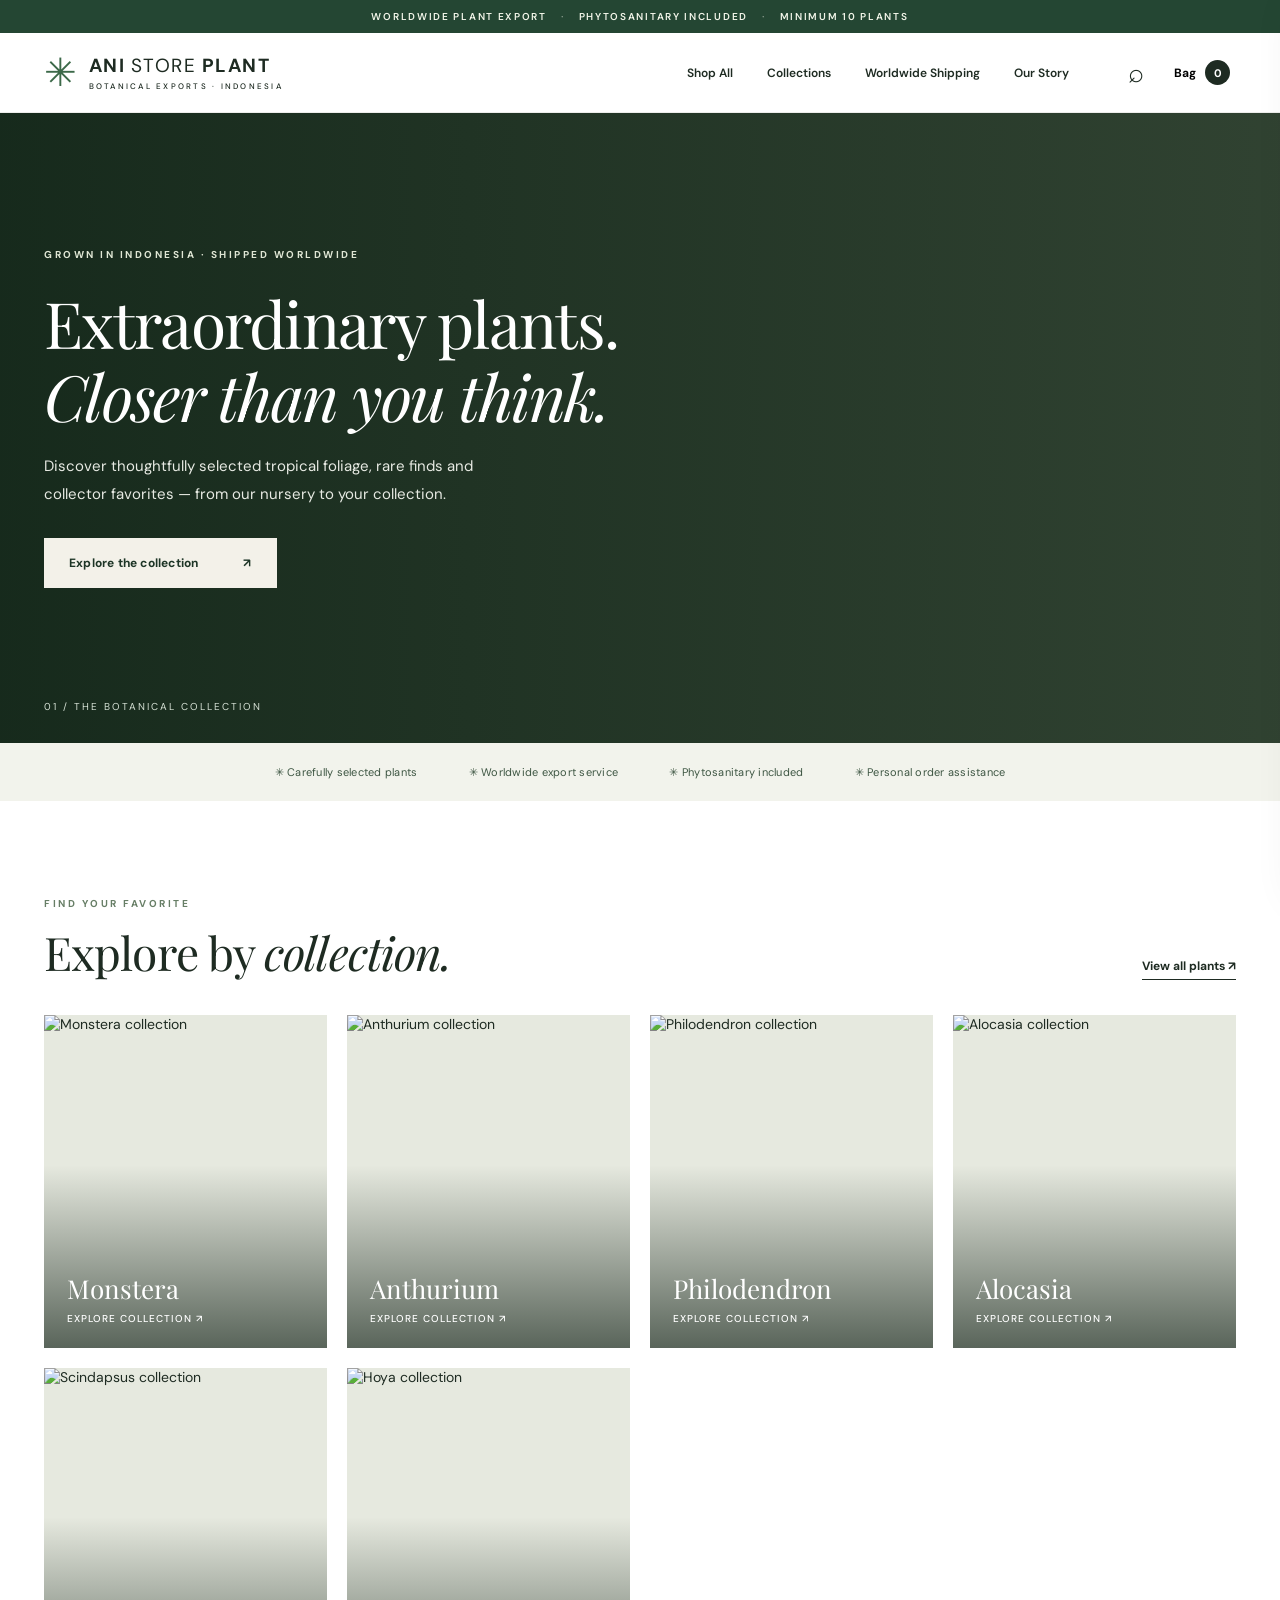
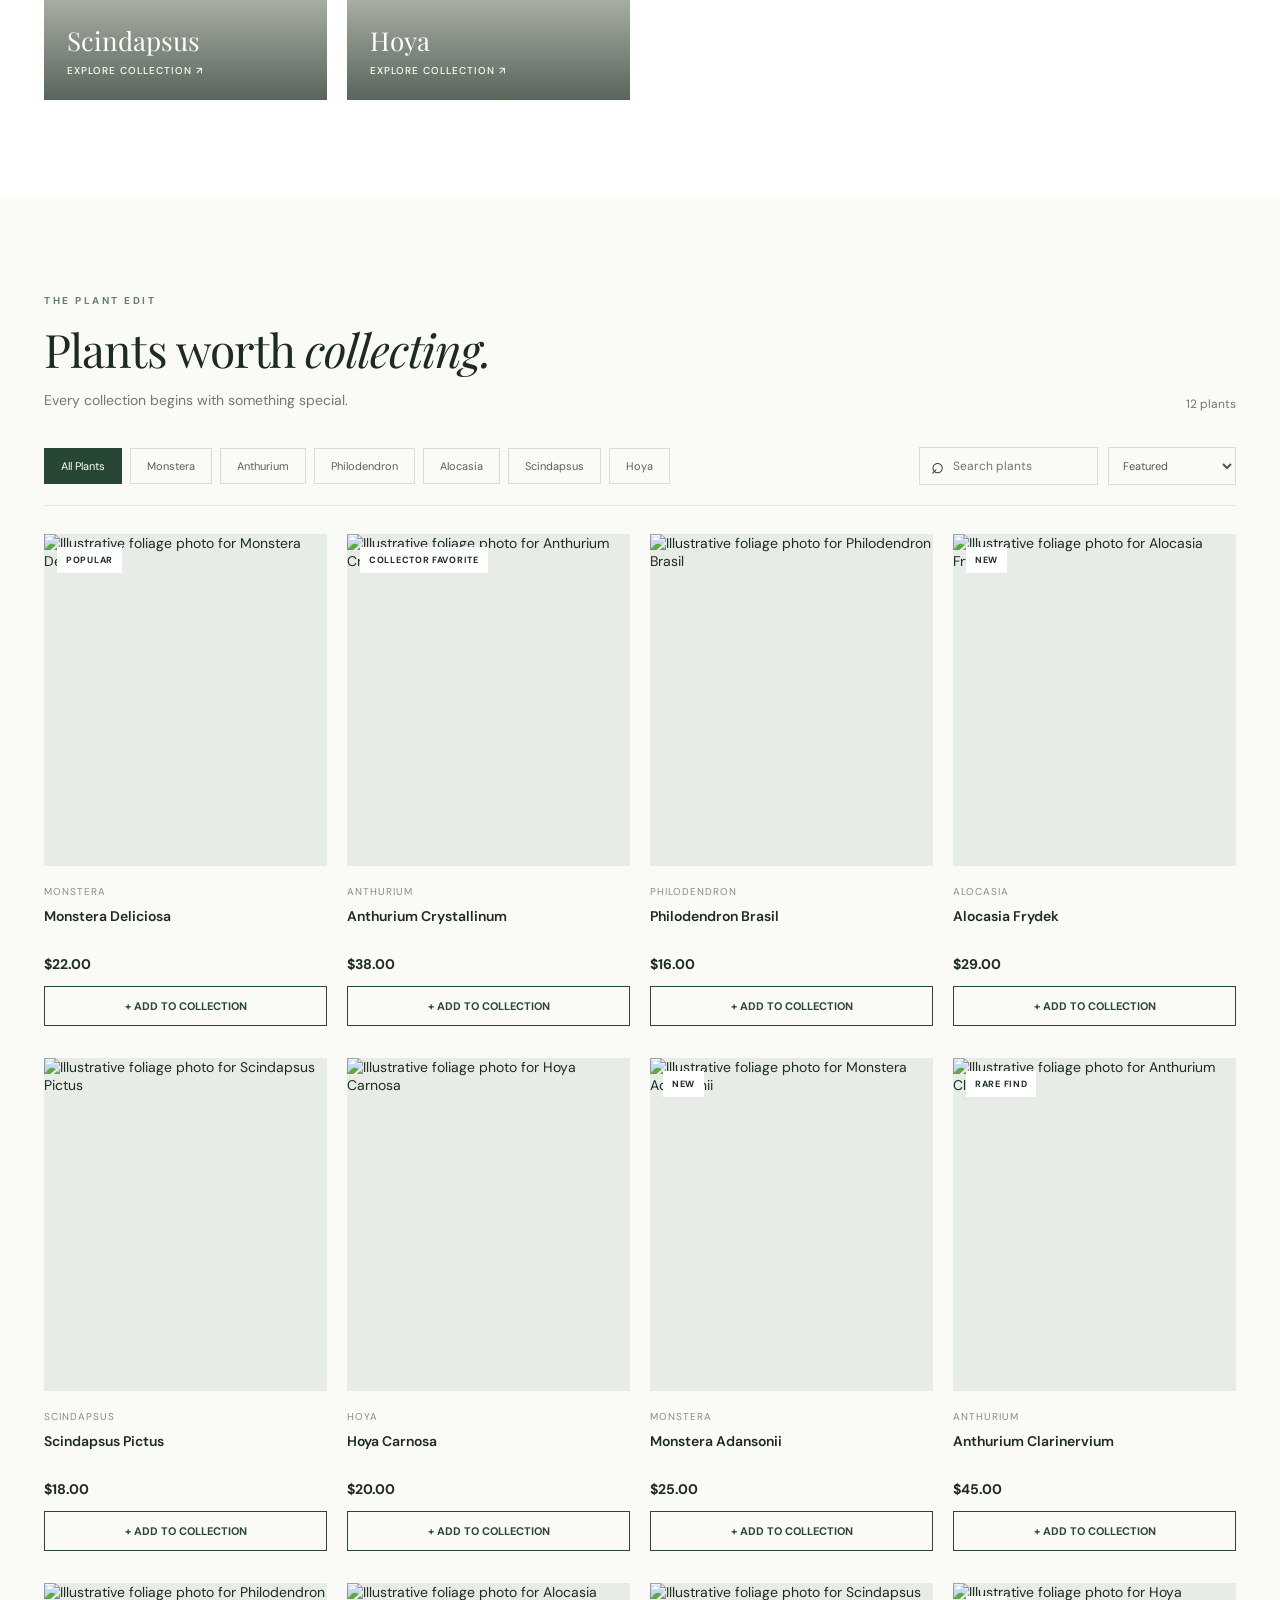
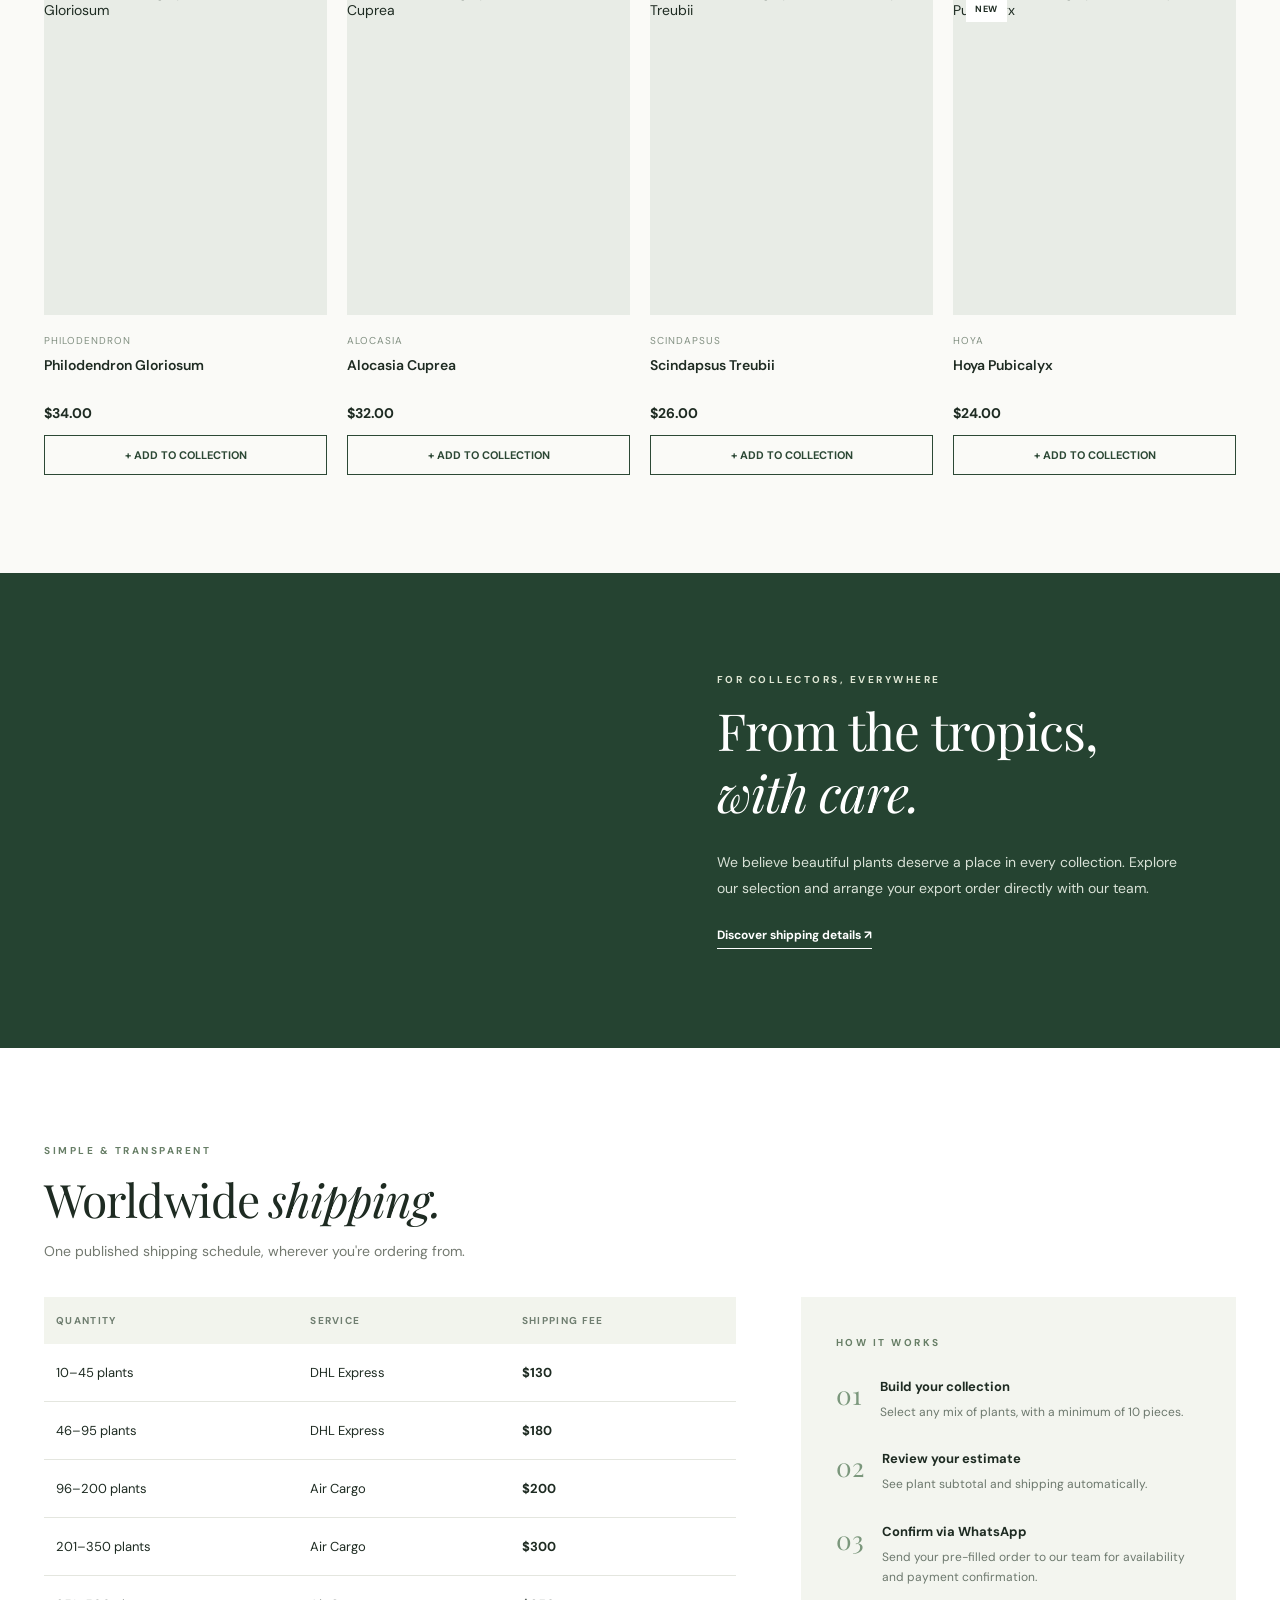
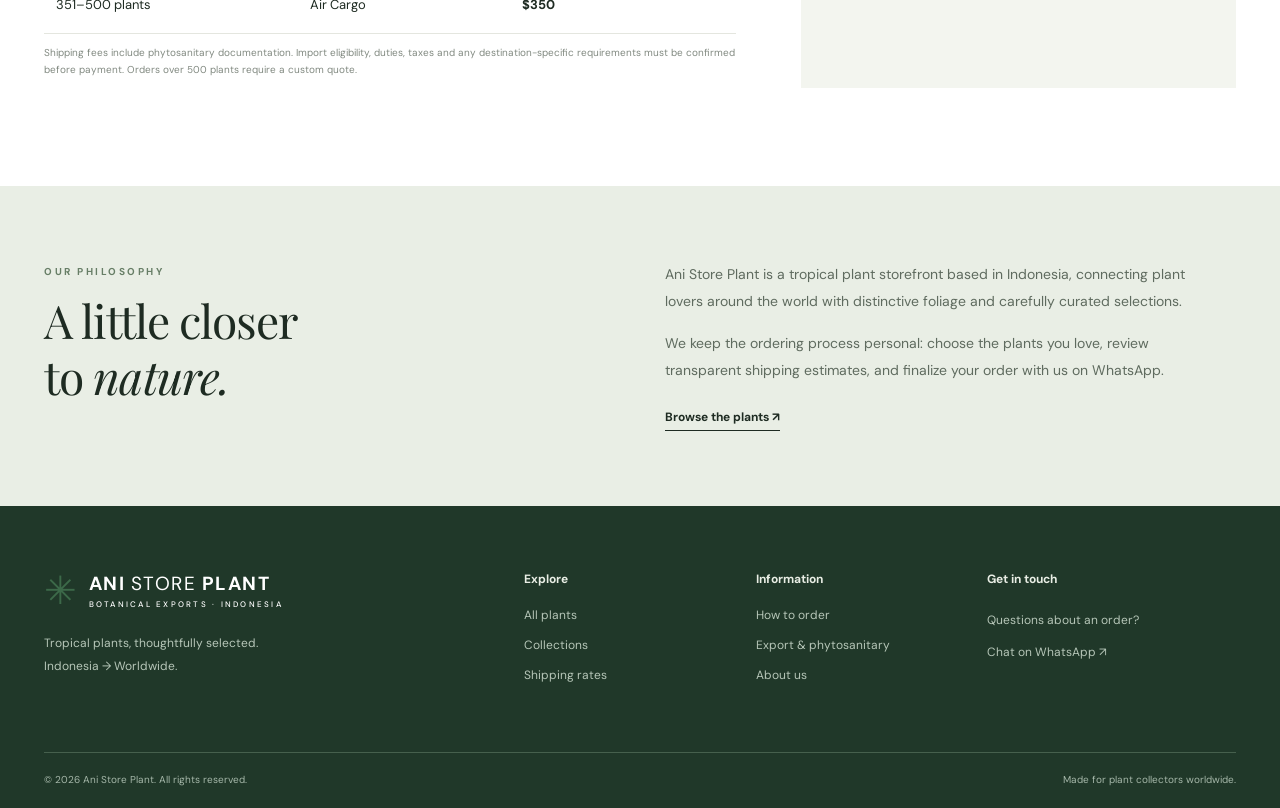
==== index.html @ 7750c667 "Add files via upload" ====
<!doctype html><html lang="en"><head><meta charset="utf-8"><meta name="viewport" content="width=device-width,initial-scale=1"><meta name="theme-color" content="#f7f6f1"><meta name="description" content="Ani Store Plant — tropical plants sourced from Indonesia for collectors worldwide."><title>Ani Store Plant — Tropical Plants from Indonesia</title><link rel="preconnect" href="https://fonts.googleapis.com"><link rel="preconnect" href="https://fonts.gstatic.com" crossorigin><link href="https://fonts.googleapis.com/css2?family=DM+Sans:wght@400;500;600;700&family=Manrope:wght@400;500;600;700&family=Playfair+Display:wght@400;500;600&display=swap" rel="stylesheet"><link rel="stylesheet" href="style.css"></head><body>
<div class="announcement">WORLDWIDE PLANT EXPORT <span>·</span> PHYTOSANITARY INCLUDED <span>·</span> MINIMUM 10 PLANTS</div>
<header class="site-header"><div class="header-inner"><button class="icon-btn mobile-only" id="menuBtn" aria-label="Open menu">☰</button><a class="brand" href="#home"><span class="brand-mark">✳</span><span>ANI <em>STORE</em> PLANT<small>BOTANICAL EXPORTS · INDONESIA</small></span></a><nav class="desktop-nav"><a href="#shop">Shop All</a><a href="#collections">Collections</a><a href="#shipping">Worldwide Shipping</a><a href="#story">Our Story</a></nav><div class="header-actions"><button class="icon-btn" id="searchBtn" aria-label="Search">⌕</button><button class="bag-btn" id="cartBtn" aria-label="Open collection">Bag <span id="bagCount">0</span></button></div></div></header>
<div class="mobile-menu" id="mobileMenu"><a href="#shop">Shop All</a><a href="#collections">Collections</a><a href="#shipping">Worldwide Shipping</a><a href="#story">Our Story</a></div>
<main id="home"><section class="hero"><div class="hero-image"></div><div class="hero-shade"></div><div class="hero-content container"><span class="eyebrow light">GROWN IN INDONESIA · SHIPPED WORLDWIDE</span><h1>Extraordinary plants.<br><i>Closer than you think.</i></h1><p>Discover thoughtfully selected tropical foliage, rare finds and collector favorites — from our nursery to your collection.</p><a class="button button-cream" href="#shop">Explore the collection <span>↗</span></a><div class="hero-foot">01 / THE BOTANICAL COLLECTION</div></div></section>
<div class="trust-strip"><span>✳ Carefully selected plants</span><span>✳ Worldwide export service</span><span>✳ Phytosanitary included</span><span>✳ Personal order assistance</span></div>
<section class="section container" id="collections"><div class="section-head"><div><span class="eyebrow">FIND YOUR FAVORITE</span><h2>Explore by <i>collection.</i></h2></div><a class="text-link" href="#shop">View all plants ↗</a></div><div class="category-grid" id="categoryGrid"></div></section>
<section class="section products-section" id="shop"><div class="container"><div class="section-head"><div><span class="eyebrow">THE PLANT EDIT</span><h2>Plants worth <i>collecting.</i></h2><p class="section-sub">Every collection begins with something special.</p></div><span class="product-counter" id="resultCount"></span></div><div class="catalog-toolbar"><div class="filter-chips" id="filterChips"></div><div class="toolbar-right"><label class="search-field"><span>⌕</span><input id="searchInput" type="search" placeholder="Search plants" aria-label="Search plants"></label><select id="sortSelect" aria-label="Sort products"><option value="featured">Featured</option><option value="price-asc">Price: low to high</option><option value="price-desc">Price: high to low</option><option value="name">Name: A–Z</option></select></div></div><div class="product-grid" id="productGrid"></div><p class="empty-state hidden" id="emptyState">No plants found. Try another search or collection.</p></div></section>
<section class="editorial-banner"><div class="editorial-photo"></div><div class="editorial-copy"><span class="eyebrow light">FOR COLLECTORS, EVERYWHERE</span><h2>From the tropics,<br><i>with care.</i></h2><p>We believe beautiful plants deserve a place in every collection. Explore our selection and arrange your export order directly with our team.</p><a href="#shipping" class="text-link light-link">Discover shipping details ↗</a></div></section>
<section class="section container" id="shipping"><div class="section-head"><div><span class="eyebrow">SIMPLE & TRANSPARENT</span><h2>Worldwide <i>shipping.</i></h2><p class="section-sub">One published shipping schedule, wherever you're ordering from.</p></div></div><div class="shipping-layout"><div class="shipping-table-wrap"><table class="shipping-table"><thead><tr><th>Quantity</th><th>Service</th><th>Shipping fee</th></tr></thead><tbody><tr><td>10–45 plants</td><td>DHL Express</td><td>$130</td></tr><tr><td>46–95 plants</td><td>DHL Express</td><td>$180</td></tr><tr><td>96–200 plants</td><td>Air Cargo</td><td>$200</td></tr><tr><td>201–350 plants</td><td>Air Cargo</td><td>$300</td></tr><tr><td>351–500 plants</td><td>Air Cargo</td><td>$350</td></tr></tbody></table><p class="fineprint">Shipping fees include phytosanitary documentation. Import eligibility, duties, taxes and any destination-specific requirements must be confirmed before payment. Orders over 500 plants require a custom quote.</p></div><div class="shipping-card"><span class="eyebrow">HOW IT WORKS</span><div class="step"><b>01</b><div><strong>Build your collection</strong><p>Select any mix of plants, with a minimum of 10 pieces.</p></div></div><div class="step"><b>02</b><div><strong>Review your estimate</strong><p>See plant subtotal and shipping automatically.</p></div></div><div class="step"><b>03</b><div><strong>Confirm via WhatsApp</strong><p>Send your pre-filled order to our team for availability and payment confirmation.</p></div></div></div></div></section>
<section class="story-section" id="story"><div class="container story-layout"><div><span class="eyebrow">OUR PHILOSOPHY</span><h2>A little closer<br>to <i>nature.</i></h2></div><div><p>Ani Store Plant is a tropical plant storefront based in Indonesia, connecting plant lovers around the world with distinctive foliage and carefully curated selections.</p><p>We keep the ordering process personal: choose the plants you love, review transparent shipping estimates, and finalize your order with us on WhatsApp.</p><a href="#shop" class="text-link">Browse the plants ↗</a></div></div></section></main>
<footer><div class="container footer-grid"><div><a class="brand footer-brand" href="#home"><span class="brand-mark">✳</span><span>ANI <em>STORE</em> PLANT<small>BOTANICAL EXPORTS · INDONESIA</small></span></a><p>Tropical plants, thoughtfully selected.<br>Indonesia → Worldwide.</p></div><div><h4>Explore</h4><a href="#shop">All plants</a><a href="#collections">Collections</a><a href="#shipping">Shipping rates</a></div><div><h4>Information</h4><a href="#shipping">How to order</a><a href="#shipping">Export & phytosanitary</a><a href="#story">About us</a></div><div><h4>Get in touch</h4><p>Questions about an order?</p><a href="#" id="footerWa">Chat on WhatsApp ↗</a></div></div><div class="container footer-bottom"><span>© <span id="year"></span> Ani Store Plant. All rights reserved.</span><span>Made for plant collectors worldwide.</span></div></footer>
<div class="overlay hidden" id="overlay"></div><aside class="drawer" id="cartDrawer" aria-hidden="true"><div class="drawer-top"><div><span class="eyebrow">YOUR SELECTION</span><h3>My Collection <span id="drawerCount">(0)</span></h3></div><button class="close-btn" id="closeCart" aria-label="Close">×</button></div><div class="cart-list" id="cartList"></div><div class="cart-footer"><div class="moq-line"><strong id="moqText">Add 10 plants to checkout</strong><span id="moqFraction">0 / 10</span></div><div class="progress"><div id="moqProgress"></div></div><div class="totals"><div><span>Plant subtotal</span><strong id="subtotal">$0.00</strong></div><div><span>Shipping <small id="shippingMethod"></small></span><strong id="shippingCost">—</strong></div><div class="grand-total"><span>Estimated total</span><strong id="grandTotal">—</strong></div></div><label class="country-label">Destination country <input id="destinationCountry" placeholder="e.g. United States" autocomplete="country-name"></label><button class="button button-dark checkout-btn" id="checkoutBtn" disabled>Checkout via WhatsApp ↗</button><p class="fineprint">Final availability, shipping eligibility, import requirements and payment are confirmed by our team. Duties/taxes not included.</p></div></aside>
<div class="modal hidden" id="productModal" role="dialog" aria-modal="true" aria-label="Product details"><button class="close-btn modal-close" id="closeModal" aria-label="Close">×</button><div id="modalBody"></div></div>
<div class="search-modal hidden" id="searchModal"><button class="close-btn" id="closeSearch">×</button><label><span>SEARCH THE COLLECTION</span><input id="searchOverlayInput" type="search" placeholder="What are you looking for?" autofocus></label><p>Try “Monstera”, “Anthurium”, or “Variegated”.</p></div>
<script src="https://cdn.jsdelivr.net/npm/@supabase/supabase-js@2/dist/umd/supabase.js"></script><script src="config.js"></script><script src="app.js"></script></body></html>
---- style.css ----
:root{--ink:#1e2b22;--muted:#737970;--cream:#f7f6f1;--paper:#fff;--line:#e4e6df;--green:#264532;--serif:'Playfair Display',Georgia,serif;--sans:'DM Sans',sans-serif}*{box-sizing:border-box}html{scroll-behavior:smooth}body{margin:0;background:var(--paper);color:var(--ink);font-family:var(--sans);font-size:14px;-webkit-font-smoothing:antialiased}button,input,select{font:inherit}button{cursor:pointer}a{color:inherit;text-decoration:none}.hidden{display:none!important}.container{width:min(1280px,calc(100% - 88px));margin:auto}.announcement{height:33px;background:#244633;color:#f2f5e9;display:flex;align-items:center;justify-content:center;gap:14px;font-size:10px;font-weight:600;letter-spacing:1.7px}.announcement span{opacity:.5}.site-header{position:sticky;top:0;background:#fff;z-index:30;border-bottom:1px solid #ededeb}.header-inner{height:79px;max-width:1440px;margin:auto;padding:0 44px;display:flex;align-items:center;justify-content:space-between;gap:25px}.brand{display:inline-flex;align-items:center;gap:10px;font-size:19px;font-weight:700;letter-spacing:1.5px;white-space:nowrap;line-height:1}.brand em{font-style:normal;font-weight:400}.brand small{display:block;font-size:8px;letter-spacing:2.25px;margin-top:7px;font-weight:500}.brand-mark{font-size:39px;font-weight:400;line-height:1;color:#3c6949}.desktop-nav{display:flex;gap:34px;margin-left:auto;margin-right:30px}.desktop-nav a{font-size:12px;font-weight:600}.desktop-nav a:hover,.text-link:hover{color:#6c8d67}.header-actions{display:flex;align-items:center;gap:20px}.icon-btn{border:0;background:none;font-size:27px;line-height:1;color:var(--ink);padding:4px}.bag-btn{border:0;background:none;font-size:12px;font-weight:700;display:flex;align-items:center;gap:9px}.bag-btn span{width:25px;height:25px;border-radius:50%;display:grid;place-items:center;background:var(--ink);color:#fff;font-size:11px}.mobile-only,.mobile-menu{display:none}.hero{height:min(630px,64vw);min-height:480px;position:relative;overflow:hidden;background:#314332}.hero-image{position:absolute;inset:0;background-image:url('https://images.unsplash.com/photo-1501004318641-b39e6451bec6?w=1800&q=85');background-position:center 47%;background-size:cover;transform:scale(1.015)}.hero-shade{position:absolute;inset:0;background:linear-gradient(90deg,rgba(15,35,22,.78),rgba(15,35,22,.45) 43%,rgba(15,35,22,.02))}.hero-content{position:relative;color:#fff;height:100%;display:flex;flex-direction:column;align-items:flex-start;justify-content:center;padding-bottom:20px}.eyebrow{font-size:10px;letter-spacing:2.5px;font-weight:700;color:#677e66}.eyebrow.light{color:#e0e7d5}.hero h1{font:400 clamp(45px,5vw,79px)/1.15 var(--serif);letter-spacing:-1.7px;margin:25px 0 20px}.hero h1 i,h2 i{font-weight:400}.hero p{font-size:15px;line-height:1.85;max-width:480px;color:#e7eae3;margin:0 0 30px}.button{border:0;padding:17px 25px;display:inline-flex;align-items:center;justify-content:space-between;gap:45px;font-size:12px;font-weight:700;letter-spacing:.2px;transition:.2s}.button:hover{transform:translateY(-2px)}.button-cream{background:#f3f1e9;color:#1d3526}.button-dark{background:#23422f;color:#fff}.hero-foot{position:absolute;bottom:30px;font-size:10px;letter-spacing:2px;color:#d6e1d5}.trust-strip{display:flex;justify-content:center;gap:clamp(20px,4vw,75px);padding:22px 25px;background:#f2f3ec;font-size:11px;letter-spacing:.25px;color:#3e5643}.section{padding-top:92px;padding-bottom:98px}.section-head{display:flex;align-items:end;justify-content:space-between;gap:20px;margin-bottom:35px}h2{font:400 clamp(34px,3.6vw,51px)/1.22 var(--serif);letter-spacing:-.9px;margin:13px 0 0}.section-sub{color:var(--muted);margin:12px 0 0;line-height:1.6}.text-link{font-size:12px;font-weight:700;border-bottom:1px solid currentColor;padding-bottom:5px;white-space:nowrap}.category-grid{display:grid;grid-template-columns:repeat(4,1fr);gap:20px}.category-card{position:relative;overflow:hidden;background:#e6e9df;aspect-ratio:4/4.7;cursor:pointer}.category-card img{width:100%;height:100%;object-fit:cover;transition:transform .5s}.category-card:hover img{transform:scale(1.06)}.category-card:after{content:'';position:absolute;inset:45% 0 0;background:linear-gradient(transparent,rgba(14,30,19,.65))}.category-card .category-title{position:absolute;bottom:23px;left:23px;color:white;z-index:1;font:400 26px var(--serif)}.category-card .category-title small{display:block;font:500 10px var(--sans);letter-spacing:1px;margin-top:6px}.products-section{background:#fafaf7}.product-counter{color:var(--muted);font-size:12px}.catalog-toolbar{display:flex;justify-content:space-between;gap:15px;align-items:center;margin-bottom:28px;border-bottom:1px solid var(--line);padding-bottom:20px}.filter-chips{display:flex;flex-wrap:wrap;gap:8px}.chip{border:1px solid #daddd6;padding:10px 16px;background:transparent;color:#596258;font-size:11px}.chip.active{background:#274634;color:#fff;border-color:#274634}.toolbar-right{display:flex;gap:10px}.search-field{border:1px solid #daddd6;display:flex;align-items:center;gap:7px;padding:0 11px}.search-field span{font-size:22px}.search-field input{width:135px;border:0;background:transparent;outline:0;font-size:12px}.toolbar-right select{border:1px solid #daddd6;background:transparent;padding:10px;color:#4e5b50;font-size:11px;max-width:160px}.product-grid{display:grid;grid-template-columns:repeat(4,1fr);gap:32px 20px}.product-card{min-width:0}.product-img{aspect-ratio:4/4.7;background:#e8ece6;position:relative;overflow:hidden;cursor:pointer}.product-img img{height:100%;width:100%;object-fit:cover;transition:transform .5s}.product-img:hover img{transform:scale(1.055)}.tag{position:absolute;top:13px;left:13px;background:#fff;padding:7px 9px;font-size:9px;letter-spacing:.7px;font-weight:700}.product-meta{padding-top:15px}.product-meta small{font-size:10px;color:#829082;letter-spacing:1px;text-transform:uppercase}.product-name{font-size:14px;font-weight:600;line-height:1.5;margin:7px 0;min-height:42px;cursor:pointer}.product-price{font-size:14px;font-weight:700}.add-btn{margin-top:13px;border:1px solid #2c4835;background:transparent;color:#2c4835;width:100%;padding:12px;font-size:11px;font-weight:700}.add-btn:hover{background:#2c4835;color:white}.add-btn:disabled{opacity:.4;cursor:not-allowed}.empty-state{padding:70px;text-align:center;color:var(--muted)}.editorial-banner{min-height:475px;display:grid;grid-template-columns:1fr 1fr;background:#254331;color:#fff}.editorial-photo{background:url('https://images.unsplash.com/photo-1416879595882-3373a0480b5b?w=1300&q=85') center/cover}.editorial-copy{padding:80px max(50px,12%);display:flex;flex-direction:column;justify-content:center;align-items:flex-start}.editorial-copy h2{font-size:clamp(43px,4vw,60px)}.editorial-copy p{line-height:1.9;max-width:460px;color:#d9e2d7;margin:25px 0}.light-link{color:white}.shipping-layout{display:grid;grid-template-columns:1.35fr .85fr;gap:65px}.shipping-table{width:100%;border-collapse:collapse;text-align:left}.shipping-table th{font-size:10px;text-transform:uppercase;letter-spacing:1.3px;color:#6f7e70;padding:17px 12px;background:#f2f4ed}.shipping-table td{padding:20px 12px;border-bottom:1px solid var(--line);font-size:13px}.shipping-table td:last-child{font-weight:700}.fineprint{font-size:10px;line-height:1.7;color:#818980}.shipping-card{background:#f3f5ef;padding:35px}.step{display:flex;gap:18px;margin-top:27px}.step b{font:400 26px var(--serif);color:#7b977c}.step strong{font-size:13px}.step p{font-size:12px;line-height:1.7;color:#6c786d;margin:7px 0 0}.story-section{background:#e9eee5;padding:75px 0}.story-layout{display:grid;grid-template-columns:1fr 1fr;gap:50px}.story-layout p{max-width:560px;line-height:1.9;color:#5f6b5f;margin:0 0 16px}.story-layout .text-link{display:inline-block;margin-top:10px}footer{background:#203829;color:#e9eee5;padding:65px 0 22px}.footer-grid{display:grid;grid-template-columns:2.3fr 1fr 1fr 1.3fr;gap:40px}.footer-brand{color:white}.footer-grid p{font-size:12px;line-height:1.9;color:#b6c6b8;margin-top:22px}.footer-grid h4{font-size:12px;margin:0 0 20px}.footer-grid a:not(.brand){display:block;font-size:12px;color:#b6c6b8;margin:0 0 14px}.footer-bottom{border-top:1px solid #46604d;padding-top:20px;margin-top:55px;display:flex;justify-content:space-between;font-size:10px;color:#a6b8aa}.overlay{position:fixed;inset:0;background:rgba(16,27,18,.55);z-index:49}.drawer{position:fixed;z-index:50;right:0;top:0;bottom:0;width:min(465px,100vw);background:white;display:flex;flex-direction:column;transform:translateX(105%);transition:transform .28s;box-shadow:-10px 0 40px #0001}.drawer.open{transform:translateX(0)}.drawer-top{display:flex;justify-content:space-between;align-items:center;padding:26px 25px;border-bottom:1px solid var(--line)}.drawer h3{font:400 29px var(--serif);margin:8px 0 0}.drawer h3 span{font:500 13px var(--sans);color:#788779}.close-btn{border:0;background:none;font-size:30px;color:#3a493e;line-height:1}.cart-list{flex:1;overflow:auto;padding:12px 25px}.cart-empty{text-align:center;padding:80px 20px;color:#7a8579;line-height:1.7}.cart-item{display:grid;grid-template-columns:73px 1fr auto;gap:13px;padding:15px 0;border-bottom:1px solid var(--line)}.cart-item img{width:73px;height:86px;object-fit:cover}.cart-item strong{font-size:12px}.cart-item p{font-size:12px;margin:6px 0;color:#778376}.quantity{display:flex;align-items:center;gap:12px;margin-top:11px}.quantity button{width:26px;height:26px;background:white;border:1px solid #d5ddd3}.remove-btn{background:none;border:0;font-size:17px;color:#7a847a}.cart-footer{border-top:1px solid var(--line);padding:20px 25px 24px}.moq-line{display:flex;justify-content:space-between;font-size:11px}.moq-line span{color:#6a786b}.progress{background:#e5e9e2;height:5px;margin:10px 0 20px}.progress div{height:100%;width:0;background:#3b7550;transition:.2s}.totals>div{display:flex;justify-content:space-between;margin:12px 0;font-size:12px}.totals span{color:#687469}.totals small{display:block;font-size:10px}.totals .grand-total{border-top:1px solid var(--line);padding-top:15px;font-size:15px}.grand-total strong{font-size:20px}.country-label{display:block;font-size:11px;font-weight:700;margin:16px 0}.country-label input{display:block;width:100%;padding:12px;margin-top:7px;border:1px solid #d6ddd4;outline-color:#43664b}.checkout-btn{width:100%;justify-content:center}.checkout-btn:disabled{opacity:.45;cursor:not-allowed}.modal{position:fixed;z-index:60;top:50%;left:50%;transform:translate(-50%,-50%);width:min(880px,calc(100% - 30px));max-height:90vh;overflow:auto;background:#fff;box-shadow:0 20px 80px #0003}.modal-close{position:absolute;right:18px;top:15px;z-index:2;background:#fff;width:36px;height:36px}.modal-body-grid{display:grid;grid-template-columns:1fr 1fr}.modal-body-grid>img{width:100%;height:520px;object-fit:cover}.modal-info{padding:65px 45px}.modal-info h3{font:400 36px/1.2 var(--serif);margin:15px 0}.modal-info .modal-price{font-size:21px;font-weight:700}.modal-info p{line-height:1.8;color:#697769;margin:25px 0}.modal-info .button{width:100%;justify-content:center}.search-modal{position:fixed;z-index:60;top:100px;left:50%;transform:translateX(-50%);width:min(720px,calc(100% - 30px));padding:45px;background:#fff;box-shadow:0 20px 60px #0003}.search-modal>.close-btn{position:absolute;top:16px;right:16px}.search-modal label span{font-size:10px;letter-spacing:2px}.search-modal input{display:block;width:100%;border:0;border-bottom:1px solid #aaa;padding:18px 0;font:400 27px var(--serif);outline:0}.search-modal p{color:#839084;font-size:12px}
@media(max-width:1100px){.desktop-nav{gap:15px;margin-right:0}.header-inner{padding:0 26px}.container{width:min(100% - 50px,1280px)}.product-grid{grid-template-columns:repeat(3,1fr)}.trust-strip{flex-wrap:wrap}.shipping-layout{gap:25px}}@media(max-width:760px){.announcement{font-size:8px;letter-spacing:.8px;height:30px;gap:7px}.header-inner{height:65px;padding:0 18px;gap:10px}.mobile-only{display:block}.desktop-nav{display:none}.brand{font-size:14px;letter-spacing:.8px}.brand-mark{font-size:29px}.brand small{font-size:6px;letter-spacing:1.2px;margin-top:5px}.header-actions{gap:8px}.bag-btn{font-size:11px}.bag-btn span{width:22px;height:22px}.mobile-menu{display:none;position:fixed;top:95px;left:0;right:0;background:#fff;z-index:35;padding:20px 25px;box-shadow:0 12px 20px #0002}.mobile-menu.open{display:grid;gap:22px}.mobile-menu a{font-weight:600}.container{width:calc(100% - 34px)}.hero{height:570px;min-height:0}.hero-image{background-position:61% center}.hero-shade{background:linear-gradient(90deg,rgba(15,35,22,.75),rgba(15,35,22,.2))}.hero h1{font-size:clamp(41px,9vw,60px);letter-spacing:-1px}.hero p{font-size:13px;max-width:310px}.hero-content{padding-top:15px}.trust-strip{gap:10px 20px;padding:18px 12px;font-size:9px}.section{padding-top:62px;padding-bottom:65px}.section-head{margin-bottom:25px}.section-head h2{font-size:35px}.section-head .text-link{font-size:10px}.category-grid{grid-template-columns:repeat(2,1fr);gap:12px}.category-card{aspect-ratio:4/4.2}.category-card .category-title{font-size:23px;bottom:15px;left:15px}.catalog-toolbar{align-items:stretch;flex-direction:column}.filter-chips{flex-wrap:nowrap;overflow-x:auto;padding-bottom:5px}.chip{flex-shrink:0}.toolbar-right{justify-content:space-between}.search-field{flex:1}.search-field input{width:100%}.product-grid{grid-template-columns:repeat(2,1fr);gap:24px 12px}.product-name{font-size:12px;min-height:36px}.product-price{font-size:13px}.product-meta small{font-size:9px}.product-img{aspect-ratio:4/4.6}.editorial-banner{grid-template-columns:1fr}.editorial-photo{min-height:285px}.editorial-copy{padding:55px 25px}.shipping-layout,.story-layout{grid-template-columns:1fr;gap:30px}.shipping-card{padding:27px}.shipping-table td{padding:17px 8px;font-size:12px}.shipping-table th{padding:13px 8px}.story-section{padding:55px 0}.footer-grid{grid-template-columns:repeat(2,1fr);gap:30px}.footer-grid>div:first-child{grid-column:span 2}.footer-bottom{gap:12px;flex-direction:column}.modal-body-grid{grid-template-columns:1fr}.modal-body-grid>img{height:290px}.modal-info{padding:28px}.modal-info h3{font-size:29px}.modal{max-height:85vh}.search-modal{top:75px;padding:45px 25px 25px}}@media(max-width:380px){.brand{font-size:12px}.brand-mark{font-size:25px}.header-actions{gap:4px}.announcement{font-size:7px}.hero h1{font-size:39px}.category-card .category-title{font-size:20px}}
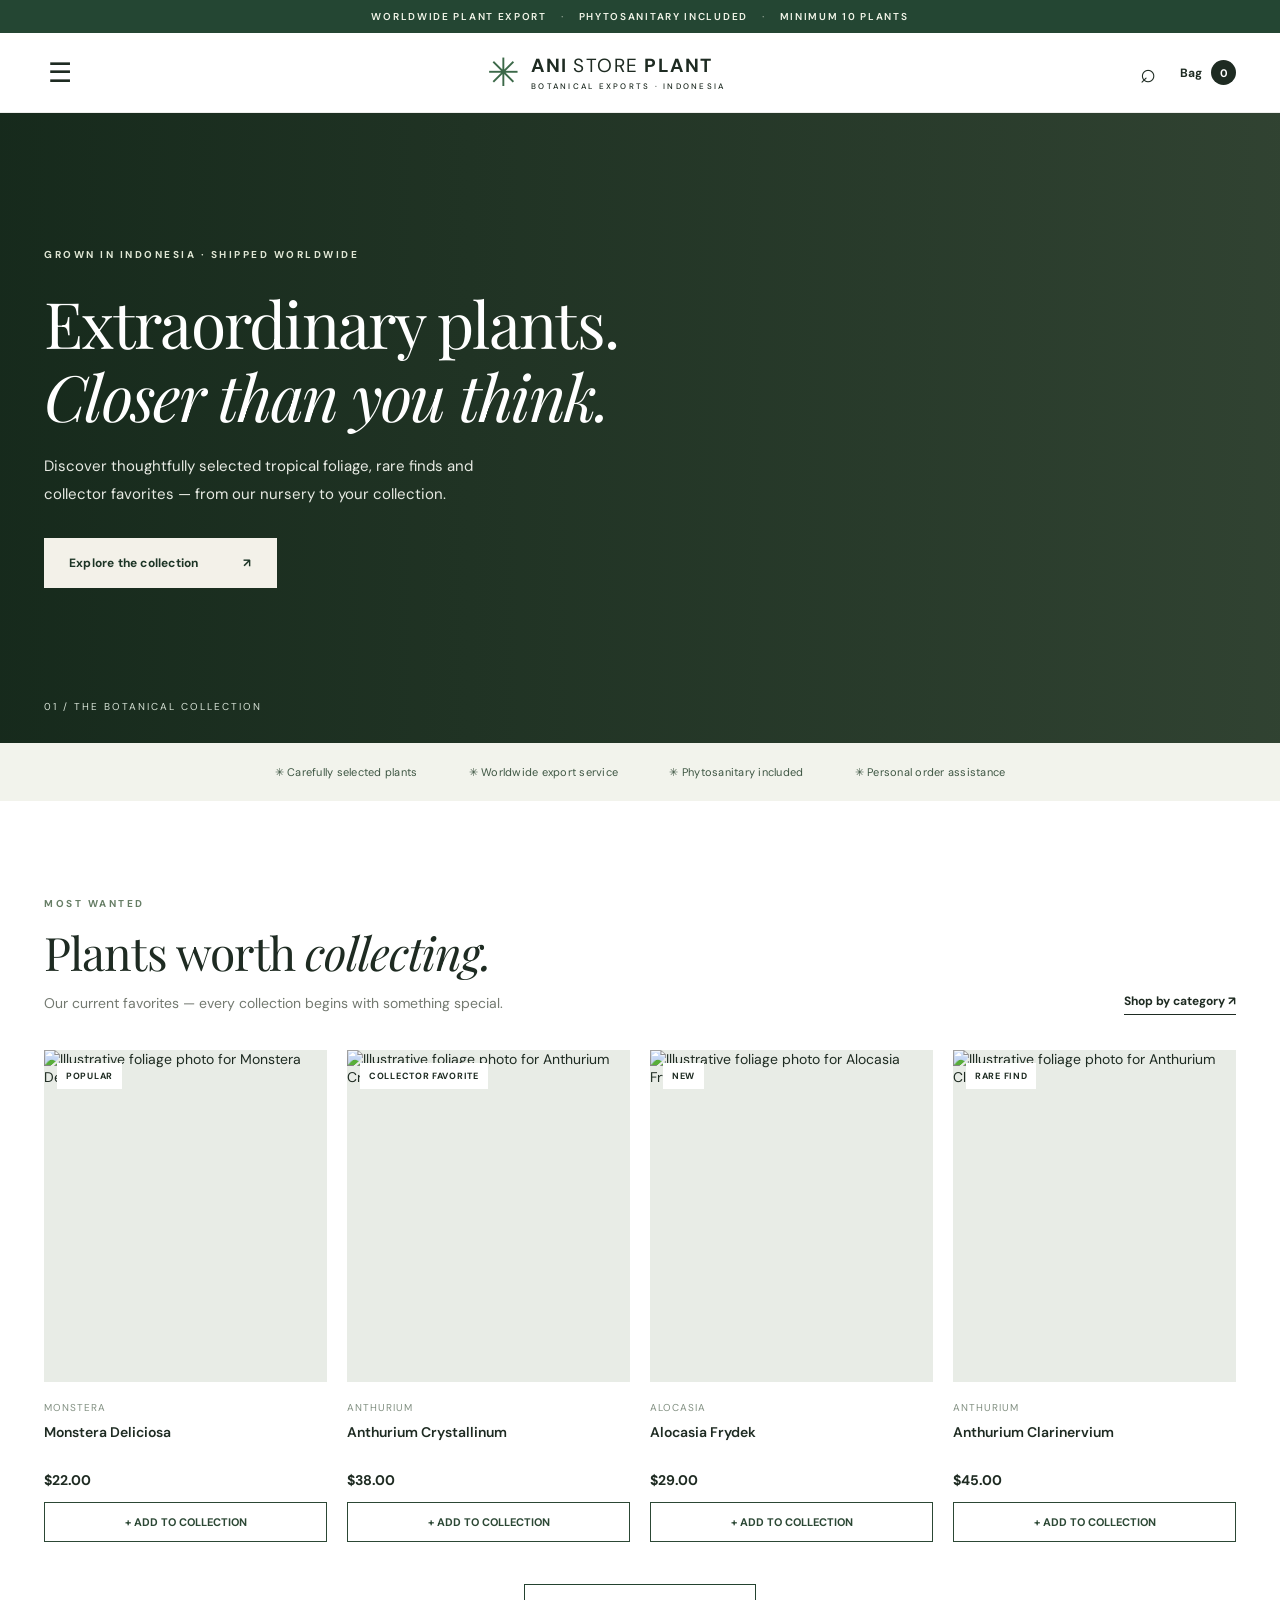
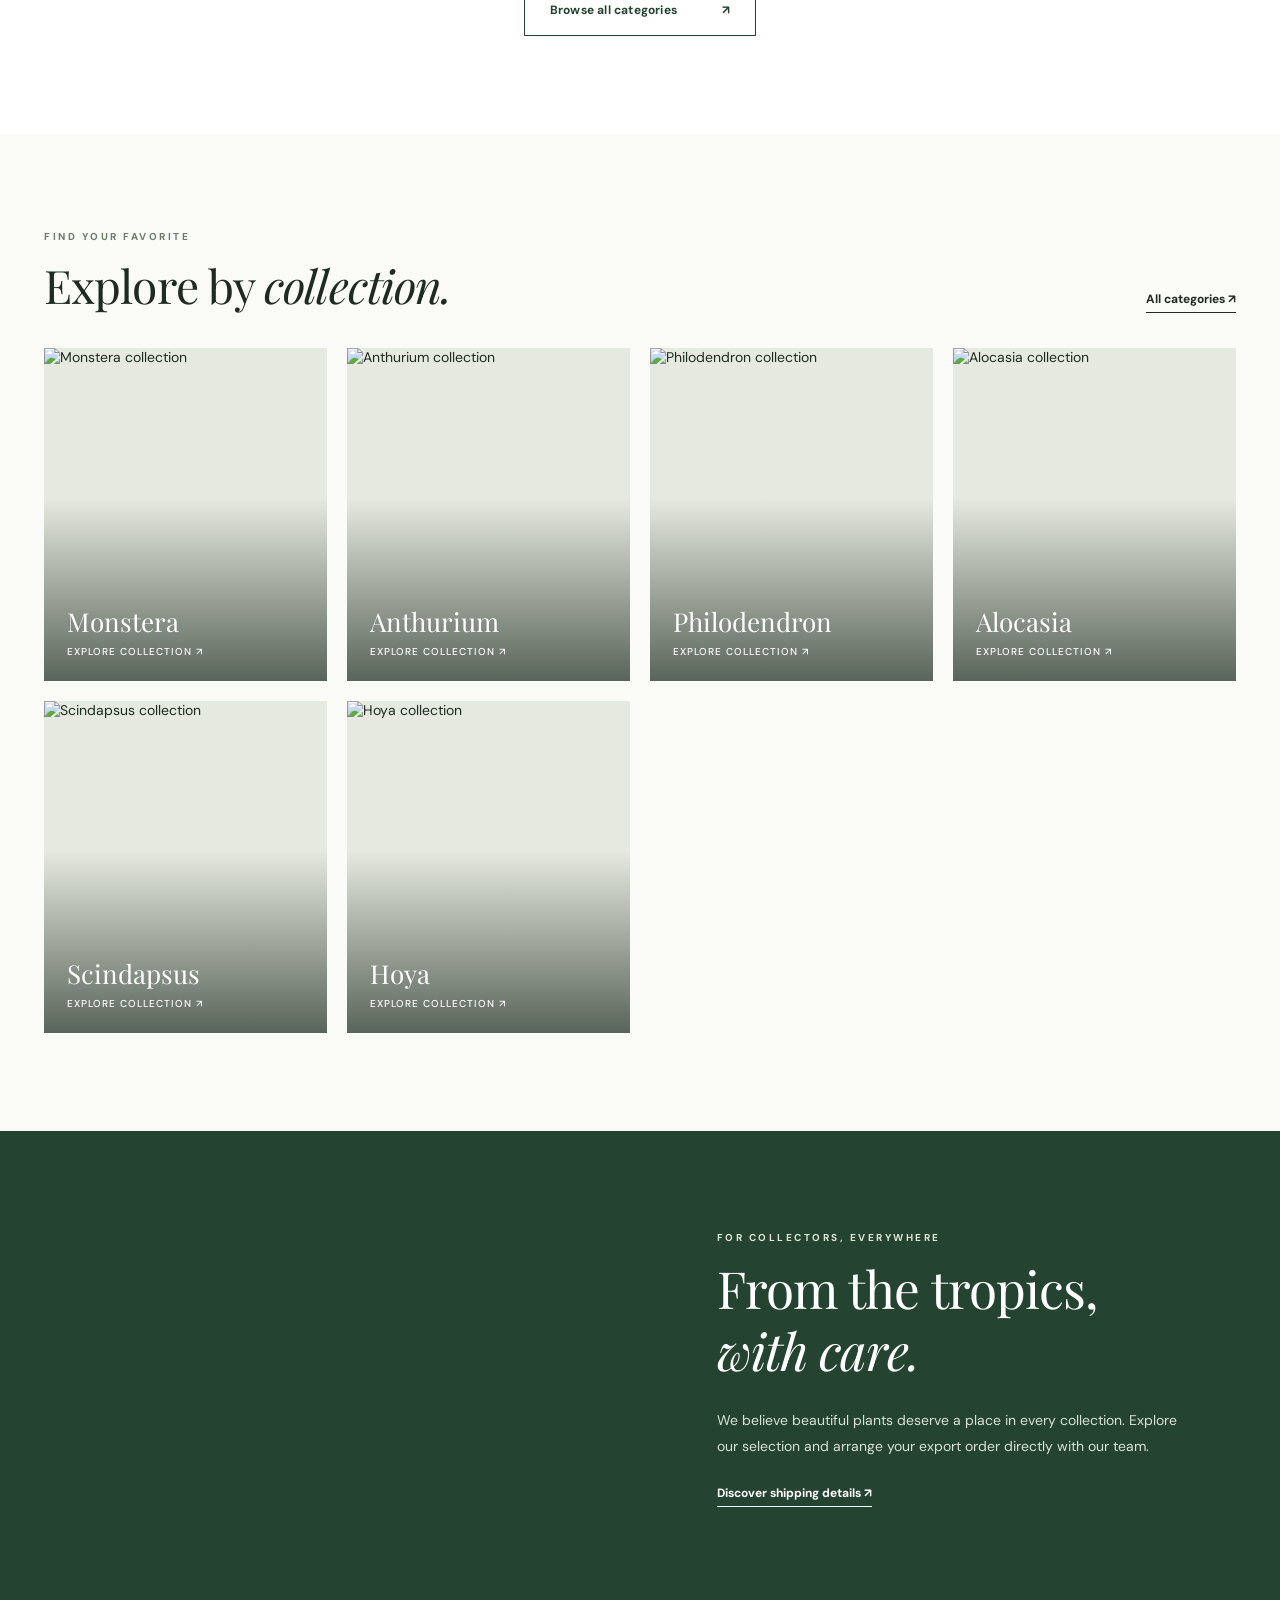
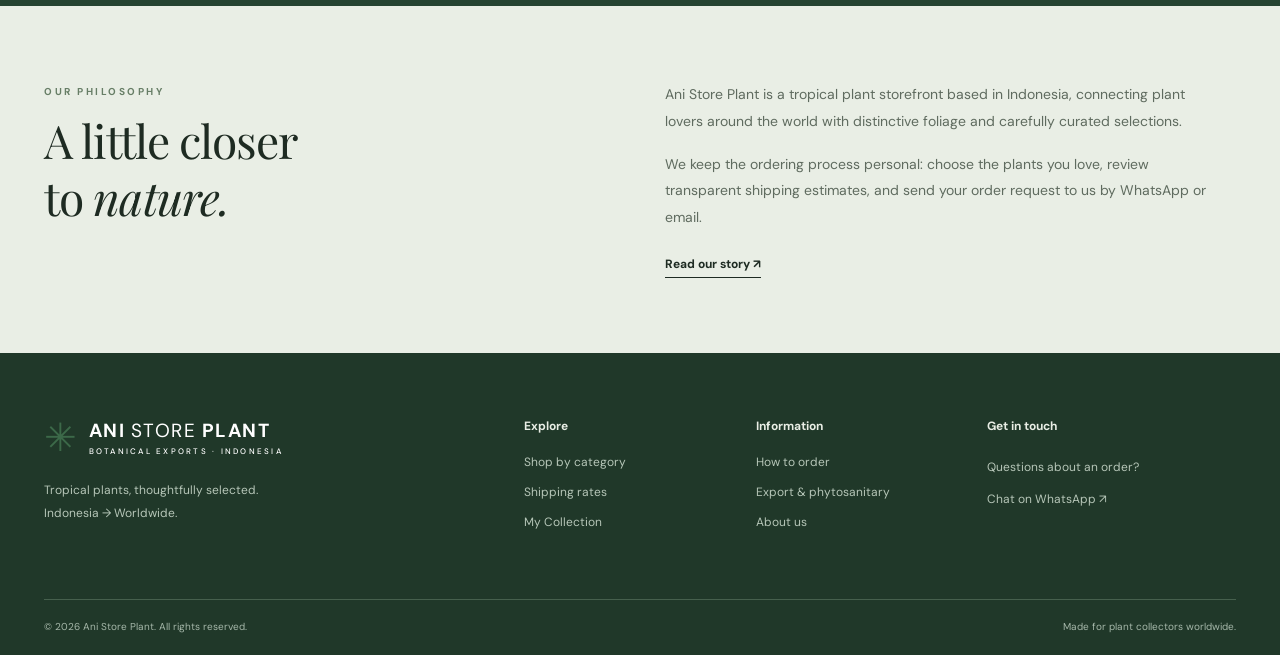
==== commit ad0bb9b2: "Add files via upload" ====
--- a/index.html
+++ b/index.html
@@ -1,16 +1,10 @@
-<!doctype html><html lang="en"><head><meta charset="utf-8"><meta name="viewport" content="width=device-width,initial-scale=1"><meta name="theme-color" content="#f7f6f1"><meta name="description" content="Ani Store Plant — tropical plants sourced from Indonesia for collectors worldwide."><title>Ani Store Plant — Tropical Plants from Indonesia</title><link rel="preconnect" href="https://fonts.googleapis.com"><link rel="preconnect" href="https://fonts.gstatic.com" crossorigin><link href="https://fonts.googleapis.com/css2?family=DM+Sans:wght@400;500;600;700&family=Manrope:wght@400;500;600;700&family=Playfair+Display:wght@400;500;600&display=swap" rel="stylesheet"><link rel="stylesheet" href="style.css"></head><body>
-<div class="announcement">WORLDWIDE PLANT EXPORT <span>·</span> PHYTOSANITARY INCLUDED <span>·</span> MINIMUM 10 PLANTS</div>
-<header class="site-header"><div class="header-inner"><button class="icon-btn mobile-only" id="menuBtn" aria-label="Open menu">☰</button><a class="brand" href="#home"><span class="brand-mark">✳</span><span>ANI <em>STORE</em> PLANT<small>BOTANICAL EXPORTS · INDONESIA</small></span></a><nav class="desktop-nav"><a href="#shop">Shop All</a><a href="#collections">Collections</a><a href="#shipping">Worldwide Shipping</a><a href="#story">Our Story</a></nav><div class="header-actions"><button class="icon-btn" id="searchBtn" aria-label="Search">⌕</button><button class="bag-btn" id="cartBtn" aria-label="Open collection">Bag <span id="bagCount">0</span></button></div></div></header>
-<div class="mobile-menu" id="mobileMenu"><a href="#shop">Shop All</a><a href="#collections">Collections</a><a href="#shipping">Worldwide Shipping</a><a href="#story">Our Story</a></div>
-<main id="home"><section class="hero"><div class="hero-image"></div><div class="hero-shade"></div><div class="hero-content container"><span class="eyebrow light">GROWN IN INDONESIA · SHIPPED WORLDWIDE</span><h1>Extraordinary plants.<br><i>Closer than you think.</i></h1><p>Discover thoughtfully selected tropical foliage, rare finds and collector favorites — from our nursery to your collection.</p><a class="button button-cream" href="#shop">Explore the collection <span>↗</span></a><div class="hero-foot">01 / THE BOTANICAL COLLECTION</div></div></section>
+<!doctype html><html lang="en"><head><meta charset="utf-8"><meta name="viewport" content="width=device-width,initial-scale=1"><meta name="theme-color" content="#f7f6f1"><meta name="description" content="Ani Store Plant — tropical plants sourced from Indonesia for collectors worldwide."><title>Ani Store Plant — Tropical Plants from Indonesia</title><link rel="preconnect" href="https://fonts.googleapis.com"><link rel="preconnect" href="https://fonts.gstatic.com" crossorigin><link href="https://fonts.googleapis.com/css2?family=DM+Sans:wght@400;500;600;700&family=Manrope:wght@400;500;600;700&family=Playfair+Display:wght@400;500;600&display=swap" rel="stylesheet"><link rel="stylesheet" href="/style.css"><script>(function(){var m={"#shipping":"/shipping","#story":"/story","#shop":"/categories","#collections":"/categories"}[location.hash];if(m&&location.pathname==="/")location.replace(m)})()</script></head><body data-page="home">
+<div id="siteHeader"></div>
+<main id="home"><section class="hero"><div class="hero-image"></div><div class="hero-shade"></div><div class="hero-content container"><span class="eyebrow light">GROWN IN INDONESIA · SHIPPED WORLDWIDE</span><h1>Extraordinary plants.<br><i>Closer than you think.</i></h1><p>Discover thoughtfully selected tropical foliage, rare finds and collector favorites — from our nursery to your collection.</p><a class="button button-cream" href="/categories">Explore the collection <span>↗</span></a><div class="hero-foot">01 / THE BOTANICAL COLLECTION</div></div></section>
 <div class="trust-strip"><span>✳ Carefully selected plants</span><span>✳ Worldwide export service</span><span>✳ Phytosanitary included</span><span>✳ Personal order assistance</span></div>
-<section class="section container" id="collections"><div class="section-head"><div><span class="eyebrow">FIND YOUR FAVORITE</span><h2>Explore by <i>collection.</i></h2></div><a class="text-link" href="#shop">View all plants ↗</a></div><div class="category-grid" id="categoryGrid"></div></section>
-<section class="section products-section" id="shop"><div class="container"><div class="section-head"><div><span class="eyebrow">THE PLANT EDIT</span><h2>Plants worth <i>collecting.</i></h2><p class="section-sub">Every collection begins with something special.</p></div><span class="product-counter" id="resultCount"></span></div><div class="catalog-toolbar"><div class="filter-chips" id="filterChips"></div><div class="toolbar-right"><label class="search-field"><span>⌕</span><input id="searchInput" type="search" placeholder="Search plants" aria-label="Search plants"></label><select id="sortSelect" aria-label="Sort products"><option value="featured">Featured</option><option value="price-asc">Price: low to high</option><option value="price-desc">Price: high to low</option><option value="name">Name: A–Z</option></select></div></div><div class="product-grid" id="productGrid"></div><p class="empty-state hidden" id="emptyState">No plants found. Try another search or collection.</p></div></section>
-<section class="editorial-banner"><div class="editorial-photo"></div><div class="editorial-copy"><span class="eyebrow light">FOR COLLECTORS, EVERYWHERE</span><h2>From the tropics,<br><i>with care.</i></h2><p>We believe beautiful plants deserve a place in every collection. Explore our selection and arrange your export order directly with our team.</p><a href="#shipping" class="text-link light-link">Discover shipping details ↗</a></div></section>
-<section class="section container" id="shipping"><div class="section-head"><div><span class="eyebrow">SIMPLE & TRANSPARENT</span><h2>Worldwide <i>shipping.</i></h2><p class="section-sub">One published shipping schedule, wherever you're ordering from.</p></div></div><div class="shipping-layout"><div class="shipping-table-wrap"><table class="shipping-table"><thead><tr><th>Quantity</th><th>Service</th><th>Shipping fee</th></tr></thead><tbody><tr><td>10–45 plants</td><td>DHL Express</td><td>$130</td></tr><tr><td>46–95 plants</td><td>DHL Express</td><td>$180</td></tr><tr><td>96–200 plants</td><td>Air Cargo</td><td>$200</td></tr><tr><td>201–350 plants</td><td>Air Cargo</td><td>$300</td></tr><tr><td>351–500 plants</td><td>Air Cargo</td><td>$350</td></tr></tbody></table><p class="fineprint">Shipping fees include phytosanitary documentation. Import eligibility, duties, taxes and any destination-specific requirements must be confirmed before payment. Orders over 500 plants require a custom quote.</p></div><div class="shipping-card"><span class="eyebrow">HOW IT WORKS</span><div class="step"><b>01</b><div><strong>Build your collection</strong><p>Select any mix of plants, with a minimum of 10 pieces.</p></div></div><div class="step"><b>02</b><div><strong>Review your estimate</strong><p>See plant subtotal and shipping automatically.</p></div></div><div class="step"><b>03</b><div><strong>Confirm via WhatsApp</strong><p>Send your pre-filled order to our team for availability and payment confirmation.</p></div></div></div></div></section>
-<section class="story-section" id="story"><div class="container story-layout"><div><span class="eyebrow">OUR PHILOSOPHY</span><h2>A little closer<br>to <i>nature.</i></h2></div><div><p>Ani Store Plant is a tropical plant storefront based in Indonesia, connecting plant lovers around the world with distinctive foliage and carefully curated selections.</p><p>We keep the ordering process personal: choose the plants you love, review transparent shipping estimates, and finalize your order with us on WhatsApp.</p><a href="#shop" class="text-link">Browse the plants ↗</a></div></div></section></main>
-<footer><div class="container footer-grid"><div><a class="brand footer-brand" href="#home"><span class="brand-mark">✳</span><span>ANI <em>STORE</em> PLANT<small>BOTANICAL EXPORTS · INDONESIA</small></span></a><p>Tropical plants, thoughtfully selected.<br>Indonesia → Worldwide.</p></div><div><h4>Explore</h4><a href="#shop">All plants</a><a href="#collections">Collections</a><a href="#shipping">Shipping rates</a></div><div><h4>Information</h4><a href="#shipping">How to order</a><a href="#shipping">Export & phytosanitary</a><a href="#story">About us</a></div><div><h4>Get in touch</h4><p>Questions about an order?</p><a href="#" id="footerWa">Chat on WhatsApp ↗</a></div></div><div class="container footer-bottom"><span>© <span id="year"></span> Ani Store Plant. All rights reserved.</span><span>Made for plant collectors worldwide.</span></div></footer>
-<div class="overlay hidden" id="overlay"></div><aside class="drawer" id="cartDrawer" aria-hidden="true"><div class="drawer-top"><div><span class="eyebrow">YOUR SELECTION</span><h3>My Collection <span id="drawerCount">(0)</span></h3></div><button class="close-btn" id="closeCart" aria-label="Close">×</button></div><div class="cart-list" id="cartList"></div><div class="cart-footer"><div class="moq-line"><strong id="moqText">Add 10 plants to checkout</strong><span id="moqFraction">0 / 10</span></div><div class="progress"><div id="moqProgress"></div></div><div class="totals"><div><span>Plant subtotal</span><strong id="subtotal">$0.00</strong></div><div><span>Shipping <small id="shippingMethod"></small></span><strong id="shippingCost">—</strong></div><div class="grand-total"><span>Estimated total</span><strong id="grandTotal">—</strong></div></div><label class="country-label">Destination country <input id="destinationCountry" placeholder="e.g. United States" autocomplete="country-name"></label><button class="button button-dark checkout-btn" id="checkoutBtn" disabled>Checkout via WhatsApp ↗</button><p class="fineprint">Final availability, shipping eligibility, import requirements and payment are confirmed by our team. Duties/taxes not included.</p></div></aside>
-<div class="modal hidden" id="productModal" role="dialog" aria-modal="true" aria-label="Product details"><button class="close-btn modal-close" id="closeModal" aria-label="Close">×</button><div id="modalBody"></div></div>
-<div class="search-modal hidden" id="searchModal"><button class="close-btn" id="closeSearch">×</button><label><span>SEARCH THE COLLECTION</span><input id="searchOverlayInput" type="search" placeholder="What are you looking for?" autofocus></label><p>Try “Monstera”, “Anthurium”, or “Variegated”.</p></div>
-<script src="https://cdn.jsdelivr.net/npm/@supabase/supabase-js@2/dist/umd/supabase.js"></script><script src="config.js"></script><script src="app.js"></script></body></html>
+<section class="section container home-featured" id="most-wanted"><div class="section-head"><div><span class="eyebrow">MOST WANTED</span><h2>Plants worth <i>collecting.</i></h2><p class="section-sub">Our current favorites — every collection begins with something special.</p></div><a class="text-link" href="/categories">Shop by category ↗</a></div><div class="product-grid" id="featuredGrid"></div><div class="cta-row"><a class="button button-outline" href="/categories">Browse all categories <span>↗</span></a></div></section>
+<section class="section products-section" id="collections"><div class="container"><div class="section-head"><div><span class="eyebrow">FIND YOUR FAVORITE</span><h2>Explore by <i>collection.</i></h2></div><a class="text-link" href="/categories">All categories ↗</a></div><div class="category-grid" id="categoryGrid"></div></div></section>
+<section class="editorial-banner"><div class="editorial-photo"></div><div class="editorial-copy"><span class="eyebrow light">FOR COLLECTORS, EVERYWHERE</span><h2>From the tropics,<br><i>with care.</i></h2><p>We believe beautiful plants deserve a place in every collection. Explore our selection and arrange your export order directly with our team.</p><a href="/shipping" class="text-link light-link">Discover shipping details ↗</a></div></section>
+<section class="story-section" id="story-intro"><div class="container story-layout"><div><span class="eyebrow">OUR PHILOSOPHY</span><h2>A little closer<br>to <i>nature.</i></h2></div><div><p>Ani Store Plant is a tropical plant storefront based in Indonesia, connecting plant lovers around the world with distinctive foliage and carefully curated selections.</p><p>We keep the ordering process personal: choose the plants you love, review transparent shipping estimates, and send your order request to us by WhatsApp or email.</p><a href="/story" class="text-link">Read our story ↗</a></div></div></section></main>
+<div id="siteFooter"></div>
+<script src="https://cdn.jsdelivr.net/npm/@supabase/supabase-js@2/dist/umd/supabase.js"></script><script src="/config.js"></script><script src="/app.js"></script></body></html>
--- a/style.css
+++ b/style.css
@@ -1,2 +1,73 @@
-:root{--ink:#1e2b22;--muted:#737970;--cream:#f7f6f1;--paper:#fff;--line:#e4e6df;--green:#264532;--serif:'Playfair Display',Georgia,serif;--sans:'DM Sans',sans-serif}*{box-sizing:border-box}html{scroll-behavior:smooth}body{margin:0;background:var(--paper);color:var(--ink);font-family:var(--sans);font-size:14px;-webkit-font-smoothing:antialiased}button,input,select{font:inherit}button{cursor:pointer}a{color:inherit;text-decoration:none}.hidden{display:none!important}.container{width:min(1280px,calc(100% - 88px));margin:auto}.announcement{height:33px;background:#244633;color:#f2f5e9;display:flex;align-items:center;justify-content:center;gap:14px;font-size:10px;font-weight:600;letter-spacing:1.7px}.announcement span{opacity:.5}.site-header{position:sticky;top:0;background:#fff;z-index:30;border-bottom:1px solid #ededeb}.header-inner{height:79px;max-width:1440px;margin:auto;padding:0 44px;display:flex;align-items:center;justify-content:space-between;gap:25px}.brand{display:inline-flex;align-items:center;gap:10px;font-size:19px;font-weight:700;letter-spacing:1.5px;white-space:nowrap;line-height:1}.brand em{font-style:normal;font-weight:400}.brand small{display:block;font-size:8px;letter-spacing:2.25px;margin-top:7px;font-weight:500}.brand-mark{font-size:39px;font-weight:400;line-height:1;color:#3c6949}.desktop-nav{display:flex;gap:34px;margin-left:auto;margin-right:30px}.desktop-nav a{font-size:12px;font-weight:600}.desktop-nav a:hover,.text-link:hover{color:#6c8d67}.header-actions{display:flex;align-items:center;gap:20px}.icon-btn{border:0;background:none;font-size:27px;line-height:1;color:var(--ink);padding:4px}.bag-btn{border:0;background:none;font-size:12px;font-weight:700;display:flex;align-items:center;gap:9px}.bag-btn span{width:25px;height:25px;border-radius:50%;display:grid;place-items:center;background:var(--ink);color:#fff;font-size:11px}.mobile-only,.mobile-menu{display:none}.hero{height:min(630px,64vw);min-height:480px;position:relative;overflow:hidden;background:#314332}.hero-image{position:absolute;inset:0;background-image:url('https://images.unsplash.com/photo-1501004318641-b39e6451bec6?w=1800&q=85');background-position:center 47%;background-size:cover;transform:scale(1.015)}.hero-shade{position:absolute;inset:0;background:linear-gradient(90deg,rgba(15,35,22,.78),rgba(15,35,22,.45) 43%,rgba(15,35,22,.02))}.hero-content{position:relative;color:#fff;height:100%;display:flex;flex-direction:column;align-items:flex-start;justify-content:center;padding-bottom:20px}.eyebrow{font-size:10px;letter-spacing:2.5px;font-weight:700;color:#677e66}.eyebrow.light{color:#e0e7d5}.hero h1{font:400 clamp(45px,5vw,79px)/1.15 var(--serif);letter-spacing:-1.7px;margin:25px 0 20px}.hero h1 i,h2 i{font-weight:400}.hero p{font-size:15px;line-height:1.85;max-width:480px;color:#e7eae3;margin:0 0 30px}.button{border:0;padding:17px 25px;display:inline-flex;align-items:center;justify-content:space-between;gap:45px;font-size:12px;font-weight:700;letter-spacing:.2px;transition:.2s}.button:hover{transform:translateY(-2px)}.button-cream{background:#f3f1e9;color:#1d3526}.button-dark{background:#23422f;color:#fff}.hero-foot{position:absolute;bottom:30px;font-size:10px;letter-spacing:2px;color:#d6e1d5}.trust-strip{display:flex;justify-content:center;gap:clamp(20px,4vw,75px);padding:22px 25px;background:#f2f3ec;font-size:11px;letter-spacing:.25px;color:#3e5643}.section{padding-top:92px;padding-bottom:98px}.section-head{display:flex;align-items:end;justify-content:space-between;gap:20px;margin-bottom:35px}h2{font:400 clamp(34px,3.6vw,51px)/1.22 var(--serif);letter-spacing:-.9px;margin:13px 0 0}.section-sub{color:var(--muted);margin:12px 0 0;line-height:1.6}.text-link{font-size:12px;font-weight:700;border-bottom:1px solid currentColor;padding-bottom:5px;white-space:nowrap}.category-grid{display:grid;grid-template-columns:repeat(4,1fr);gap:20px}.category-card{position:relative;overflow:hidden;background:#e6e9df;aspect-ratio:4/4.7;cursor:pointer}.category-card img{width:100%;height:100%;object-fit:cover;transition:transform .5s}.category-card:hover img{transform:scale(1.06)}.category-card:after{content:'';position:absolute;inset:45% 0 0;background:linear-gradient(transparent,rgba(14,30,19,.65))}.category-card .category-title{position:absolute;bottom:23px;left:23px;color:white;z-index:1;font:400 26px var(--serif)}.category-card .category-title small{display:block;font:500 10px var(--sans);letter-spacing:1px;margin-top:6px}.products-section{background:#fafaf7}.product-counter{color:var(--muted);font-size:12px}.catalog-toolbar{display:flex;justify-content:space-between;gap:15px;align-items:center;margin-bottom:28px;border-bottom:1px solid var(--line);padding-bottom:20px}.filter-chips{display:flex;flex-wrap:wrap;gap:8px}.chip{border:1px solid #daddd6;padding:10px 16px;background:transparent;color:#596258;font-size:11px}.chip.active{background:#274634;color:#fff;border-color:#274634}.toolbar-right{display:flex;gap:10px}.search-field{border:1px solid #daddd6;display:flex;align-items:center;gap:7px;padding:0 11px}.search-field span{font-size:22px}.search-field input{width:135px;border:0;background:transparent;outline:0;font-size:12px}.toolbar-right select{border:1px solid #daddd6;background:transparent;padding:10px;color:#4e5b50;font-size:11px;max-width:160px}.product-grid{display:grid;grid-template-columns:repeat(4,1fr);gap:32px 20px}.product-card{min-width:0}.product-img{aspect-ratio:4/4.7;background:#e8ece6;position:relative;overflow:hidden;cursor:pointer}.product-img img{height:100%;width:100%;object-fit:cover;transition:transform .5s}.product-img:hover img{transform:scale(1.055)}.tag{position:absolute;top:13px;left:13px;background:#fff;padding:7px 9px;font-size:9px;letter-spacing:.7px;font-weight:700}.product-meta{padding-top:15px}.product-meta small{font-size:10px;color:#829082;letter-spacing:1px;text-transform:uppercase}.product-name{font-size:14px;font-weight:600;line-height:1.5;margin:7px 0;min-height:42px;cursor:pointer}.product-price{font-size:14px;font-weight:700}.add-btn{margin-top:13px;border:1px solid #2c4835;background:transparent;color:#2c4835;width:100%;padding:12px;font-size:11px;font-weight:700}.add-btn:hover{background:#2c4835;color:white}.add-btn:disabled{opacity:.4;cursor:not-allowed}.empty-state{padding:70px;text-align:center;color:var(--muted)}.editorial-banner{min-height:475px;display:grid;grid-template-columns:1fr 1fr;background:#254331;color:#fff}.editorial-photo{background:url('https://images.unsplash.com/photo-1416879595882-3373a0480b5b?w=1300&q=85') center/cover}.editorial-copy{padding:80px max(50px,12%);display:flex;flex-direction:column;justify-content:center;align-items:flex-start}.editorial-copy h2{font-size:clamp(43px,4vw,60px)}.editorial-copy p{line-height:1.9;max-width:460px;color:#d9e2d7;margin:25px 0}.light-link{color:white}.shipping-layout{display:grid;grid-template-columns:1.35fr .85fr;gap:65px}.shipping-table{width:100%;border-collapse:collapse;text-align:left}.shipping-table th{font-size:10px;text-transform:uppercase;letter-spacing:1.3px;color:#6f7e70;padding:17px 12px;background:#f2f4ed}.shipping-table td{padding:20px 12px;border-bottom:1px solid var(--line);font-size:13px}.shipping-table td:last-child{font-weight:700}.fineprint{font-size:10px;line-height:1.7;color:#818980}.shipping-card{background:#f3f5ef;padding:35px}.step{display:flex;gap:18px;margin-top:27px}.step b{font:400 26px var(--serif);color:#7b977c}.step strong{font-size:13px}.step p{font-size:12px;line-height:1.7;color:#6c786d;margin:7px 0 0}.story-section{background:#e9eee5;padding:75px 0}.story-layout{display:grid;grid-template-columns:1fr 1fr;gap:50px}.story-layout p{max-width:560px;line-height:1.9;color:#5f6b5f;margin:0 0 16px}.story-layout .text-link{display:inline-block;margin-top:10px}footer{background:#203829;color:#e9eee5;padding:65px 0 22px}.footer-grid{display:grid;grid-template-columns:2.3fr 1fr 1fr 1.3fr;gap:40px}.footer-brand{color:white}.footer-grid p{font-size:12px;line-height:1.9;color:#b6c6b8;margin-top:22px}.footer-grid h4{font-size:12px;margin:0 0 20px}.footer-grid a:not(.brand){display:block;font-size:12px;color:#b6c6b8;margin:0 0 14px}.footer-bottom{border-top:1px solid #46604d;padding-top:20px;margin-top:55px;display:flex;justify-content:space-between;font-size:10px;color:#a6b8aa}.overlay{position:fixed;inset:0;background:rgba(16,27,18,.55);z-index:49}.drawer{position:fixed;z-index:50;right:0;top:0;bottom:0;width:min(465px,100vw);background:white;display:flex;flex-direction:column;transform:translateX(105%);transition:transform .28s;box-shadow:-10px 0 40px #0001}.drawer.open{transform:translateX(0)}.drawer-top{display:flex;justify-content:space-between;align-items:center;padding:26px 25px;border-bottom:1px solid var(--line)}.drawer h3{font:400 29px var(--serif);margin:8px 0 0}.drawer h3 span{font:500 13px var(--sans);color:#788779}.close-btn{border:0;background:none;font-size:30px;color:#3a493e;line-height:1}.cart-list{flex:1;overflow:auto;padding:12px 25px}.cart-empty{text-align:center;padding:80px 20px;color:#7a8579;line-height:1.7}.cart-item{display:grid;grid-template-columns:73px 1fr auto;gap:13px;padding:15px 0;border-bottom:1px solid var(--line)}.cart-item img{width:73px;height:86px;object-fit:cover}.cart-item strong{font-size:12px}.cart-item p{font-size:12px;margin:6px 0;color:#778376}.quantity{display:flex;align-items:center;gap:12px;margin-top:11px}.quantity button{width:26px;height:26px;background:white;border:1px solid #d5ddd3}.remove-btn{background:none;border:0;font-size:17px;color:#7a847a}.cart-footer{border-top:1px solid var(--line);padding:20px 25px 24px}.moq-line{display:flex;justify-content:space-between;font-size:11px}.moq-line span{color:#6a786b}.progress{background:#e5e9e2;height:5px;margin:10px 0 20px}.progress div{height:100%;width:0;background:#3b7550;transition:.2s}.totals>div{display:flex;justify-content:space-between;margin:12px 0;font-size:12px}.totals span{color:#687469}.totals small{display:block;font-size:10px}.totals .grand-total{border-top:1px solid var(--line);padding-top:15px;font-size:15px}.grand-total strong{font-size:20px}.country-label{display:block;font-size:11px;font-weight:700;margin:16px 0}.country-label input{display:block;width:100%;padding:12px;margin-top:7px;border:1px solid #d6ddd4;outline-color:#43664b}.checkout-btn{width:100%;justify-content:center}.checkout-btn:disabled{opacity:.45;cursor:not-allowed}.modal{position:fixed;z-index:60;top:50%;left:50%;transform:translate(-50%,-50%);width:min(880px,calc(100% - 30px));max-height:90vh;overflow:auto;background:#fff;box-shadow:0 20px 80px #0003}.modal-close{position:absolute;right:18px;top:15px;z-index:2;background:#fff;width:36px;height:36px}.modal-body-grid{display:grid;grid-template-columns:1fr 1fr}.modal-body-grid>img{width:100%;height:520px;object-fit:cover}.modal-info{padding:65px 45px}.modal-info h3{font:400 36px/1.2 var(--serif);margin:15px 0}.modal-info .modal-price{font-size:21px;font-weight:700}.modal-info p{line-height:1.8;color:#697769;margin:25px 0}.modal-info .button{width:100%;justify-content:center}.search-modal{position:fixed;z-index:60;top:100px;left:50%;transform:translateX(-50%);width:min(720px,calc(100% - 30px));padding:45px;background:#fff;box-shadow:0 20px 60px #0003}.search-modal>.close-btn{position:absolute;top:16px;right:16px}.search-modal label span{font-size:10px;letter-spacing:2px}.search-modal input{display:block;width:100%;border:0;border-bottom:1px solid #aaa;padding:18px 0;font:400 27px var(--serif);outline:0}.search-modal p{color:#839084;font-size:12px}
-@media(max-width:1100px){.desktop-nav{gap:15px;margin-right:0}.header-inner{padding:0 26px}.container{width:min(100% - 50px,1280px)}.product-grid{grid-template-columns:repeat(3,1fr)}.trust-strip{flex-wrap:wrap}.shipping-layout{gap:25px}}@media(max-width:760px){.announcement{font-size:8px;letter-spacing:.8px;height:30px;gap:7px}.header-inner{height:65px;padding:0 18px;gap:10px}.mobile-only{display:block}.desktop-nav{display:none}.brand{font-size:14px;letter-spacing:.8px}.brand-mark{font-size:29px}.brand small{font-size:6px;letter-spacing:1.2px;margin-top:5px}.header-actions{gap:8px}.bag-btn{font-size:11px}.bag-btn span{width:22px;height:22px}.mobile-menu{display:none;position:fixed;top:95px;left:0;right:0;background:#fff;z-index:35;padding:20px 25px;box-shadow:0 12px 20px #0002}.mobile-menu.open{display:grid;gap:22px}.mobile-menu a{font-weight:600}.container{width:calc(100% - 34px)}.hero{height:570px;min-height:0}.hero-image{background-position:61% center}.hero-shade{background:linear-gradient(90deg,rgba(15,35,22,.75),rgba(15,35,22,.2))}.hero h1{font-size:clamp(41px,9vw,60px);letter-spacing:-1px}.hero p{font-size:13px;max-width:310px}.hero-content{padding-top:15px}.trust-strip{gap:10px 20px;padding:18px 12px;font-size:9px}.section{padding-top:62px;padding-bottom:65px}.section-head{margin-bottom:25px}.section-head h2{font-size:35px}.section-head .text-link{font-size:10px}.category-grid{grid-template-columns:repeat(2,1fr);gap:12px}.category-card{aspect-ratio:4/4.2}.category-card .category-title{font-size:23px;bottom:15px;left:15px}.catalog-toolbar{align-items:stretch;flex-direction:column}.filter-chips{flex-wrap:nowrap;overflow-x:auto;padding-bottom:5px}.chip{flex-shrink:0}.toolbar-right{justify-content:space-between}.search-field{flex:1}.search-field input{width:100%}.product-grid{grid-template-columns:repeat(2,1fr);gap:24px 12px}.product-name{font-size:12px;min-height:36px}.product-price{font-size:13px}.product-meta small{font-size:9px}.product-img{aspect-ratio:4/4.6}.editorial-banner{grid-template-columns:1fr}.editorial-photo{min-height:285px}.editorial-copy{padding:55px 25px}.shipping-layout,.story-layout{grid-template-columns:1fr;gap:30px}.shipping-card{padding:27px}.shipping-table td{padding:17px 8px;font-size:12px}.shipping-table th{padding:13px 8px}.story-section{padding:55px 0}.footer-grid{grid-template-columns:repeat(2,1fr);gap:30px}.footer-grid>div:first-child{grid-column:span 2}.footer-bottom{gap:12px;flex-direction:column}.modal-body-grid{grid-template-columns:1fr}.modal-body-grid>img{height:290px}.modal-info{padding:28px}.modal-info h3{font-size:29px}.modal{max-height:85vh}.search-modal{top:75px;padding:45px 25px 25px}}@media(max-width:380px){.brand{font-size:12px}.brand-mark{font-size:25px}.header-actions{gap:4px}.announcement{font-size:7px}.hero h1{font-size:39px}.category-card .category-title{font-size:20px}}
+:root{--ink:#1e2b22;--muted:#737970;--cream:#f7f6f1;--paper:#fff;--line:#e4e6df;--green:#264532;--serif:'Playfair Display',Georgia,serif;--sans:'DM Sans',sans-serif}*{box-sizing:border-box}html{scroll-behavior:smooth}body{margin:0;background:var(--paper);color:var(--ink);font-family:var(--sans);font-size:14px;-webkit-font-smoothing:antialiased}button,input,select{font:inherit}button{cursor:pointer}a{color:inherit;text-decoration:none}.hidden{display:none!important}.container{width:min(1280px,calc(100% - 88px));margin:auto}.announcement{height:33px;background:#244633;color:#f2f5e9;display:flex;align-items:center;justify-content:center;gap:14px;font-size:10px;font-weight:600;letter-spacing:1.7px}.announcement span{opacity:.5}.site-header{position:sticky;top:0;background:#fff;z-index:30;border-bottom:1px solid #ededeb}.header-inner{height:79px;max-width:1440px;margin:auto;padding:0 44px;display:flex;align-items:center;justify-content:space-between;gap:25px}.brand{display:inline-flex;align-items:center;gap:10px;font-size:19px;font-weight:700;letter-spacing:1.5px;white-space:nowrap;line-height:1}.brand em{font-style:normal;font-weight:400}.brand small{display:block;font-size:8px;letter-spacing:2.25px;margin-top:7px;font-weight:500}.brand-mark{font-size:39px;font-weight:400;line-height:1;color:#3c6949}.text-link:hover{color:#6c8d67}.header-actions{display:flex;align-items:center;gap:20px}.icon-btn{border:0;background:none;font-size:27px;line-height:1;color:var(--ink);padding:4px}.bag-btn{border:0;background:none;font-size:12px;font-weight:700;display:flex;align-items:center;gap:9px}.bag-btn span{width:25px;height:25px;border-radius:50%;display:grid;place-items:center;background:var(--ink);color:#fff;font-size:11px}.hero{height:min(630px,64vw);min-height:480px;position:relative;overflow:hidden;background:#314332}.hero-image{position:absolute;inset:0;background-image:url('https://images.unsplash.com/photo-1501004318641-b39e6451bec6?w=1800&q=85');background-position:center 47%;background-size:cover;transform:scale(1.015)}.hero-shade{position:absolute;inset:0;background:linear-gradient(90deg,rgba(15,35,22,.78),rgba(15,35,22,.45) 43%,rgba(15,35,22,.02))}.hero-content{position:relative;color:#fff;height:100%;display:flex;flex-direction:column;align-items:flex-start;justify-content:center;padding-bottom:20px}.eyebrow{font-size:10px;letter-spacing:2.5px;font-weight:700;color:#677e66}.eyebrow.light{color:#e0e7d5}.hero h1{font:400 clamp(45px,5vw,79px)/1.15 var(--serif);letter-spacing:-1.7px;margin:25px 0 20px}.hero h1 i,h2 i{font-weight:400}.hero p{font-size:15px;line-height:1.85;max-width:480px;color:#e7eae3;margin:0 0 30px}.button{border:0;padding:17px 25px;display:inline-flex;align-items:center;justify-content:space-between;gap:45px;font-size:12px;font-weight:700;letter-spacing:.2px;transition:.2s}.button:hover{transform:translateY(-2px)}.button-cream{background:#f3f1e9;color:#1d3526}.button-dark{background:#23422f;color:#fff}.hero-foot{position:absolute;bottom:30px;font-size:10px;letter-spacing:2px;color:#d6e1d5}.trust-strip{display:flex;justify-content:center;gap:clamp(20px,4vw,75px);padding:22px 25px;background:#f2f3ec;font-size:11px;letter-spacing:.25px;color:#3e5643}.section{padding-top:92px;padding-bottom:98px}.section-head{display:flex;align-items:end;justify-content:space-between;gap:20px;margin-bottom:35px}h2{font:400 clamp(34px,3.6vw,51px)/1.22 var(--serif);letter-spacing:-.9px;margin:13px 0 0}.section-sub{color:var(--muted);margin:12px 0 0;line-height:1.6}.text-link{font-size:12px;font-weight:700;border-bottom:1px solid currentColor;padding-bottom:5px;white-space:nowrap}.category-grid{display:grid;grid-template-columns:repeat(4,1fr);gap:20px}.category-card{position:relative;overflow:hidden;background:#e6e9df;aspect-ratio:4/4.7;cursor:pointer}.category-card img{width:100%;height:100%;object-fit:cover;transition:transform .5s}.category-card:hover img{transform:scale(1.06)}.category-card:after{content:'';position:absolute;inset:45% 0 0;background:linear-gradient(transparent,rgba(14,30,19,.65))}.category-card .category-title{position:absolute;bottom:23px;left:23px;color:white;z-index:1;font:400 26px var(--serif)}.category-card .category-title small{display:block;font:500 10px var(--sans);letter-spacing:1px;margin-top:6px}.products-section{background:#fafaf7}.product-counter{color:var(--muted);font-size:12px}.catalog-toolbar{display:flex;justify-content:space-between;gap:15px;align-items:center;margin-bottom:28px;border-bottom:1px solid var(--line);padding-bottom:20px}.filter-chips{display:flex;flex-wrap:wrap;gap:8px}.chip{border:1px solid #daddd6;padding:10px 16px;background:transparent;color:#596258;font-size:11px}.chip.active{background:#274634;color:#fff;border-color:#274634}.toolbar-right{display:flex;gap:10px}.search-field{border:1px solid #daddd6;display:flex;align-items:center;gap:7px;padding:0 11px}.search-field span{font-size:22px}.search-field input{width:135px;border:0;background:transparent;outline:0;font-size:12px}.toolbar-right select{border:1px solid #daddd6;background:transparent;padding:10px;color:#4e5b50;font-size:11px;max-width:160px}.product-grid{display:grid;grid-template-columns:repeat(4,1fr);gap:32px 20px}.product-card{min-width:0}.product-img{aspect-ratio:4/4.7;background:#e8ece6;position:relative;overflow:hidden;cursor:pointer}.product-img img{height:100%;width:100%;object-fit:cover;transition:transform .5s}.product-img:hover img{transform:scale(1.055)}.tag{position:absolute;top:13px;left:13px;background:#fff;padding:7px 9px;font-size:9px;letter-spacing:.7px;font-weight:700}.product-meta{padding-top:15px}.product-meta small{font-size:10px;color:#829082;letter-spacing:1px;text-transform:uppercase}.product-name{font-size:14px;font-weight:600;line-height:1.5;margin:7px 0;min-height:42px;cursor:pointer}.product-price{font-size:14px;font-weight:700}.add-btn{margin-top:13px;border:1px solid #2c4835;background:transparent;color:#2c4835;width:100%;padding:12px;font-size:11px;font-weight:700}.add-btn:hover{background:#2c4835;color:white}.add-btn:disabled{opacity:.4;cursor:not-allowed}.empty-state{padding:70px;text-align:center;color:var(--muted)}.editorial-banner{min-height:475px;display:grid;grid-template-columns:1fr 1fr;background:#254331;color:#fff}.editorial-photo{background:url('https://images.unsplash.com/photo-1416879595882-3373a0480b5b?w=1300&q=85') center/cover}.editorial-copy{padding:80px max(50px,12%);display:flex;flex-direction:column;justify-content:center;align-items:flex-start}.editorial-copy h2{font-size:clamp(43px,4vw,60px)}.editorial-copy p{line-height:1.9;max-width:460px;color:#d9e2d7;margin:25px 0}.light-link{color:white}.shipping-layout{display:grid;grid-template-columns:1.35fr .85fr;gap:65px}.shipping-table{width:100%;border-collapse:collapse;text-align:left}.shipping-table th{font-size:10px;text-transform:uppercase;letter-spacing:1.3px;color:#6f7e70;padding:17px 12px;background:#f2f4ed}.shipping-table td{padding:20px 12px;border-bottom:1px solid var(--line);font-size:13px}.shipping-table td:last-child{font-weight:700}.fineprint{font-size:10px;line-height:1.7;color:#818980}.shipping-card{background:#f3f5ef;padding:35px}.step{display:flex;gap:18px;margin-top:27px}.step b{font:400 26px var(--serif);color:#7b977c}.step strong{font-size:13px}.step p{font-size:12px;line-height:1.7;color:#6c786d;margin:7px 0 0}.story-section{background:#e9eee5;padding:75px 0}.story-layout{display:grid;grid-template-columns:1fr 1fr;gap:50px}.story-layout p{max-width:560px;line-height:1.9;color:#5f6b5f;margin:0 0 16px}.story-layout .text-link{display:inline-block;margin-top:10px}footer{background:#203829;color:#e9eee5;padding:65px 0 22px}.footer-grid{display:grid;grid-template-columns:2.3fr 1fr 1fr 1.3fr;gap:40px}.footer-brand{color:white}.footer-grid p{font-size:12px;line-height:1.9;color:#b6c6b8;margin-top:22px}.footer-grid h4{font-size:12px;margin:0 0 20px}.footer-grid a:not(.brand){display:block;font-size:12px;color:#b6c6b8;margin:0 0 14px}.footer-bottom{border-top:1px solid #46604d;padding-top:20px;margin-top:55px;display:flex;justify-content:space-between;font-size:10px;color:#a6b8aa}.overlay{position:fixed;inset:0;background:rgba(16,27,18,.55);z-index:49}.close-btn{border:0;background:none;font-size:30px;color:#3a493e;line-height:1}.cart-list{flex:1;overflow:auto;padding:12px 25px}.cart-empty{text-align:center;padding:80px 20px;color:#7a8579;line-height:1.7}.cart-item{display:grid;grid-template-columns:73px 1fr auto;gap:13px;padding:15px 0;border-bottom:1px solid var(--line)}.cart-item img{width:73px;height:86px;object-fit:cover}.cart-item strong{font-size:12px}.cart-item p{font-size:12px;margin:6px 0;color:#778376}.quantity{display:flex;align-items:center;gap:12px;margin-top:11px}.quantity button{width:26px;height:26px;background:white;border:1px solid #d5ddd3}.remove-btn{background:none;border:0;font-size:17px;color:#7a847a}.moq-line{display:flex;justify-content:space-between;font-size:11px}.moq-line span{color:#6a786b}.progress{background:#e5e9e2;height:5px;margin:10px 0 20px}.progress div{height:100%;width:0;background:#3b7550;transition:.2s}.totals>div{display:flex;justify-content:space-between;margin:12px 0;font-size:12px}.totals span{color:#687469}.totals small{display:block;font-size:10px}.totals .grand-total{border-top:1px solid var(--line);padding-top:15px;font-size:15px}.grand-total strong{font-size:20px}.checkout-btn{width:100%;justify-content:center}.checkout-btn:disabled{opacity:.45;cursor:not-allowed}.modal{position:fixed;z-index:60;top:50%;left:50%;transform:translate(-50%,-50%);width:min(880px,calc(100% - 30px));max-height:90vh;overflow:auto;background:#fff;box-shadow:0 20px 80px #0003}.modal-close{position:absolute;right:18px;top:15px;z-index:2;background:#fff;width:36px;height:36px}.modal-body-grid{display:grid;grid-template-columns:1fr 1fr}.modal-body-grid>img{width:100%;height:520px;object-fit:cover}.modal-info{padding:65px 45px}.modal-info h3{font:400 36px/1.2 var(--serif);margin:15px 0}.modal-info .modal-price{font-size:21px;font-weight:700}.modal-info p{line-height:1.8;color:#697769;margin:25px 0}.modal-info .button{width:100%;justify-content:center}.search-modal{position:fixed;z-index:60;top:100px;left:50%;transform:translateX(-50%);width:min(720px,calc(100% - 30px));padding:45px;background:#fff;box-shadow:0 20px 60px #0003}.search-modal>.close-btn{position:absolute;top:16px;right:16px}.search-modal label span{font-size:10px;letter-spacing:2px}.search-modal input{display:block;width:100%;border:0;border-bottom:1px solid #aaa;padding:18px 0;font:400 27px var(--serif);outline:0}.search-modal p{color:#839084;font-size:12px}
+@media(max-width:1100px){.header-inner{padding:0 26px}.container{width:min(100% - 50px,1280px)}.product-grid{grid-template-columns:repeat(3,1fr)}.trust-strip{flex-wrap:wrap}.shipping-layout{gap:25px}}@media(max-width:760px){.announcement{font-size:8px;letter-spacing:.8px;height:30px;gap:7px}.header-inner{height:65px;padding:0 18px;gap:10px}.brand{font-size:14px;letter-spacing:.8px}.brand-mark{font-size:29px}.brand small{font-size:6px;letter-spacing:1.2px;margin-top:5px}.header-actions{gap:8px}.bag-btn{font-size:11px}.bag-btn span{width:22px;height:22px}.container{width:calc(100% - 34px)}.hero{height:570px;min-height:0}.hero-image{background-position:61% center}.hero-shade{background:linear-gradient(90deg,rgba(15,35,22,.75),rgba(15,35,22,.2))}.hero h1{font-size:clamp(41px,9vw,60px);letter-spacing:-1px}.hero p{font-size:13px;max-width:310px}.hero-content{padding-top:15px}.trust-strip{gap:10px 20px;padding:18px 12px;font-size:9px}.section{padding-top:62px;padding-bottom:65px}.section-head{margin-bottom:25px}.section-head h2{font-size:35px}.section-head .text-link{font-size:10px}.category-grid{grid-template-columns:repeat(2,1fr);gap:12px}.category-card{aspect-ratio:4/4.2}.category-card .category-title{font-size:23px;bottom:15px;left:15px}.catalog-toolbar{align-items:stretch;flex-direction:column}.filter-chips{flex-wrap:nowrap;overflow-x:auto;padding-bottom:5px}.chip{flex-shrink:0}.toolbar-right{justify-content:space-between}.search-field{flex:1}.search-field input{width:100%}.product-grid{grid-template-columns:repeat(2,1fr);gap:24px 12px}.product-name{font-size:12px;min-height:36px}.product-price{font-size:13px}.product-meta small{font-size:9px}.product-img{aspect-ratio:4/4.6}.editorial-banner{grid-template-columns:1fr}.editorial-photo{min-height:285px}.editorial-copy{padding:55px 25px}.shipping-layout,.story-layout{grid-template-columns:1fr;gap:30px}.shipping-card{padding:27px}.shipping-table td{padding:17px 8px;font-size:12px}.shipping-table th{padding:13px 8px}.story-section{padding:55px 0}.footer-grid{grid-template-columns:repeat(2,1fr);gap:30px}.footer-grid>div:first-child{grid-column:span 2}.footer-bottom{gap:12px;flex-direction:column}.modal-body-grid{grid-template-columns:1fr}.modal-body-grid>img{height:290px}.modal-info{padding:28px}.modal-info h3{font-size:29px}.modal{max-height:85vh}.search-modal{top:75px;padding:45px 25px 25px}}@media(max-width:380px){.brand{font-size:12px}.brand-mark{font-size:25px}.header-actions{gap:4px}.announcement{font-size:7px}.hero h1{font-size:39px}.category-card .category-title{font-size:20px}}
+
+/* ===== V5 additions: multi-page structure, side menu, cart & checkout pages ===== */
+a.chip{display:inline-block;white-space:nowrap}.chip:hover{border-color:#274634}
+.bag-btn{color:var(--ink)}
+.side-menu{position:fixed;z-index:55;top:0;bottom:0;left:0;width:min(380px,88vw);background:#fff;display:flex;flex-direction:column;transform:translateX(-105%);visibility:hidden;transition:transform .28s,visibility 0s .28s;box-shadow:10px 0 40px #0001;overflow-y:auto}
+.side-menu.open{transform:none;visibility:visible;transition:transform .28s}
+.side-top{display:flex;justify-content:space-between;align-items:center;padding:22px 25px;border-bottom:1px solid var(--line)}
+.side-nav{padding:10px 25px 30px;display:flex;flex-direction:column}
+.side-nav>a,.side-toggle{display:flex;justify-content:space-between;align-items:center;width:100%;padding:19px 0;border:0;border-bottom:1px solid var(--line);background:none;font-size:15px;font-weight:600;color:var(--ink);text-align:left}
+.side-nav a:hover,.side-toggle:hover{color:#6c8d67}
+.side-nav a[aria-current=page]{color:#3c6949}
+.side-toggle .chev{transition:transform .2s;font-size:12px}.side-toggle[aria-expanded=true] .chev{transform:rotate(180deg)}
+.side-sub{display:none;padding:6px 0 10px 14px;border-bottom:1px solid var(--line)}.side-sub.open{display:block}
+.side-sub a{display:flex;justify-content:space-between;padding:12px 0;font-size:13px;font-weight:500;color:#4b5a4d}
+.side-sub a small{color:#8a968a}.side-sub .side-empty{font-size:12px;color:var(--muted);padding:10px 0}
+.side-count{background:var(--ink);color:#fff;border-radius:50%;min-width:22px;height:22px;padding:0 5px;display:inline-grid;place-items:center;font-size:11px}
+.toast{position:fixed;left:50%;bottom:24px;transform:translate(-50%,30px);opacity:0;pointer-events:none;background:#23422f;color:#fff;padding:14px 20px;font-size:12px;font-weight:600;z-index:70;display:flex;gap:16px;align-items:center;transition:.25s;max-width:calc(100% - 30px)}
+.toast.show{opacity:1;transform:translate(-50%,0);pointer-events:auto}.toast a{color:#cfe3cf;border-bottom:1px solid currentColor;white-space:nowrap}
+.page-head{padding:56px 0 34px;border-bottom:1px solid var(--line)}
+.page-head h1{font:400 clamp(36px,4.4vw,56px)/1.15 var(--serif);letter-spacing:-1px;margin:13px 0 0}.page-head h1 i{font-weight:400}
+.page-head p{max-width:620px;line-height:1.8;color:var(--muted);margin:14px 0 0}
+.crumbs{font-size:11px;color:var(--muted);margin-bottom:22px;letter-spacing:.3px}.crumbs a:hover{color:#3c6949}.crumbs span{margin:0 7px;opacity:.5}
+.page-body{padding:42px 0 90px}.page-body.tint{background:#fafaf7}
+.home-featured{padding-top:92px;padding-bottom:98px}
+.cta-row{display:flex;justify-content:center;margin-top:42px}
+.button-outline{background:transparent;color:#23422f;border:1px solid #23422f}.button-outline:hover{background:#23422f;color:#fff}
+.button:disabled,.button.is-disabled{opacity:.45;cursor:not-allowed;transform:none}
+.not-found{padding:70px 0;text-align:center;color:var(--muted)}.not-found h2{margin-bottom:12px;color:var(--ink)}
+.sort-wrap.hidden{display:none}
+/* cart page */
+.cart-layout{display:grid;grid-template-columns:1.6fr 1fr;gap:50px;align-items:start}
+.cart-page .cart-list{padding:0;overflow:visible}
+.cart-page .cart-item{grid-template-columns:96px 1fr auto;gap:18px;padding:22px 0}
+.cart-page .cart-item img{width:96px;height:114px}
+.cart-item small{font-size:10px;letter-spacing:1px;text-transform:uppercase;color:#829082;display:block;margin-bottom:5px}
+.cart-item .cart-side{display:flex;flex-direction:column;align-items:flex-end;justify-content:space-between;gap:10px}
+.cart-item .cart-side strong{font-size:14px}
+.remove-btn{font-size:11px;text-decoration:underline;padding:0}
+.qty-input{width:54px;height:26px;border:1px solid #d5ddd3;text-align:center;font-size:12px;-moz-appearance:textfield;appearance:textfield;padding:0}
+.qty-input::-webkit-outer-spin-button,.qty-input::-webkit-inner-spin-button{-webkit-appearance:none;margin:0}
+.summary-card{background:#f3f5ef;padding:30px;position:sticky;top:110px}
+.summary-card h3{font:400 26px var(--serif);margin:8px 0 22px}
+.summary-card .button{width:100%;justify-content:center;margin-top:12px}
+.summary-card .totals{margin-top:6px}.summary-card .fineprint{margin:16px 0 0}
+.summary-hint{font-size:11px;color:#6a786b;margin:12px 0 0;line-height:1.6}
+.notice{border:1px solid #cfdacb;background:#f6f8f2;padding:14px 16px;font-size:12px;line-height:1.7;color:#4a5b4c;margin-bottom:18px}
+.notice.warn{border-color:#e3c9a4;background:#fbf5ea;color:#6b5328}
+/* checkout page */
+.checkout-grid{display:grid;grid-template-columns:1.35fr 1fr;grid-template-areas:"form summary" "actions summary";gap:0 50px;align-items:start}
+.checkout-form-box{grid-area:form}.checkout-summary{grid-area:summary}.checkout-actions{grid-area:actions}
+.checkout-summary .summary-card{position:sticky;top:110px}
+.form-section-title{font:400 24px var(--serif);margin:0 0 6px}
+.form-sub{color:var(--muted);font-size:12px;margin:0 0 22px;line-height:1.6}
+.field{margin-bottom:18px}.field-row{display:grid;grid-template-columns:1fr 1fr;gap:0 16px}
+.field label{display:block;font-size:11px;font-weight:700;margin-bottom:7px;letter-spacing:.2px}
+.field .req{color:#9b342a}.field .opt{font-weight:500;color:#8a968a}
+.field input,.field textarea,.field select{display:block;width:100%;padding:13px 12px;border:1px solid #d6ddd4;background:#fff;color:var(--ink);outline-color:#43664b;font-size:14px;border-radius:0}
+.field textarea{resize:vertical;min-height:96px}
+.field input[aria-invalid=true],.field textarea[aria-invalid=true]{border-color:#b3392e;background:#fffaf9}
+.field-error{display:block;min-height:0;color:#b3392e;font-size:11px;margin-top:6px;line-height:1.5}
+.summary-items{margin:0 0 6px}
+.summary-item{display:grid;grid-template-columns:52px 1fr auto;gap:12px;align-items:center;padding:11px 0;border-bottom:1px solid #e1e6dc;font-size:12px}
+.summary-item img{width:52px;height:62px;object-fit:cover}.summary-item small{display:block;color:#7a867a;margin-top:3px}.summary-item strong{font-size:12px}
+.summary-edit{font-size:11px;font-weight:700;border-bottom:1px solid currentColor;display:inline-block;margin-top:14px}
+.checkout-actions{padding-top:8px}
+.checkout-actions h3{font:400 24px var(--serif);margin:0 0 14px}
+.action-buttons{display:grid;grid-template-columns:1fr 1fr;gap:12px;margin-top:6px}
+.action-buttons .button{justify-content:center;padding:18px 14px}
+.order-status{margin-top:16px;font-size:12px;line-height:1.7;padding:14px 16px;background:#eef3ea;color:#2f4a36}.order-status.error{background:#fbeeeb;color:#8f2f25}
+@media(max-width:900px){.cart-layout{grid-template-columns:1fr;gap:30px}.summary-card,.checkout-summary .summary-card{position:static}.checkout-grid{grid-template-columns:1fr;grid-template-areas:"form" "summary" "actions";gap:0}.checkout-summary{margin:10px 0 34px}}
+@media(max-width:760px){.page-head{padding:34px 0 24px}.page-body{padding:28px 0 70px}.home-featured{padding-top:62px;padding-bottom:65px}.cart-page .cart-item{grid-template-columns:76px 1fr auto;gap:12px}.cart-page .cart-item img{width:76px;height:92px}.field-row{grid-template-columns:1fr}.action-buttons{grid-template-columns:1fr}.summary-card{padding:24px 20px}.side-nav{padding:6px 20px 30px}.toast{bottom:16px}.catalog-toolbar .toolbar-right{flex-wrap:wrap}.toolbar-right select{max-width:none;flex:1}}
